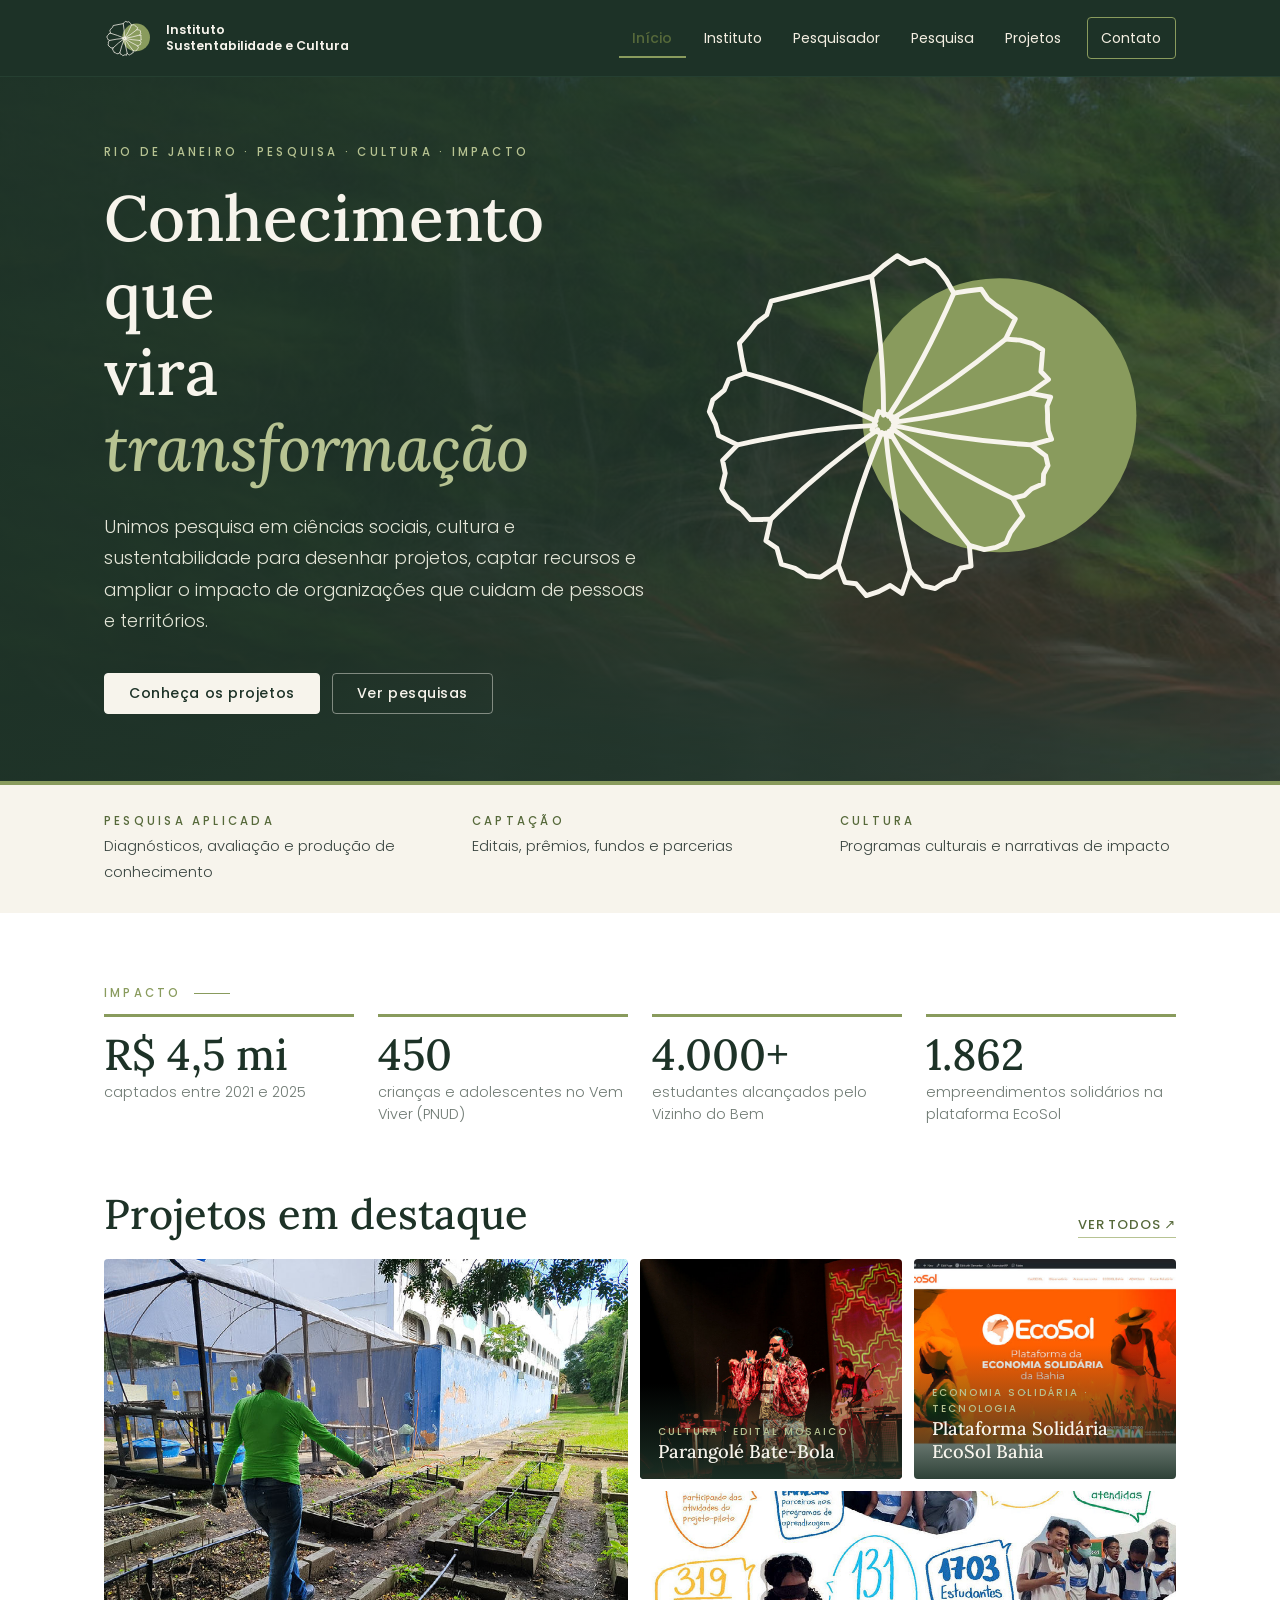
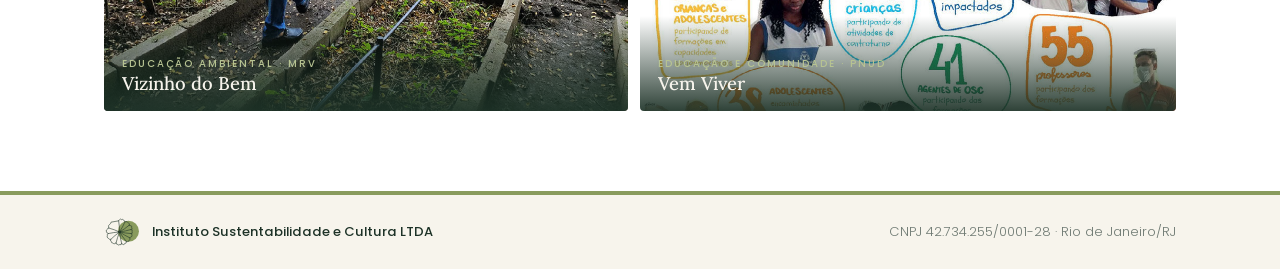
==== index.html @ 93ec5382 "Adiciona imagens e projetos do portfólio - Projetos Vizinho do Bem (MRV), Parangolé Bate-Bola, EcoSo" ====
<!doctype html>
<html lang="pt-BR">
<head>
  <meta charset="utf-8">
  <meta name="viewport" content="width=device-width, initial-scale=1">
  <title>Instituto Sustentabilidade e Cultura</title>
  <meta name="description" content="Instituto Sustentabilidade e Cultura — pesquisa aplicada, programas culturais e captação de recursos para projetos de impacto socioambiental. Rio de Janeiro.">
  <link rel="icon" href="assets/img/favicon.svg" type="image/svg+xml">
  <link rel="preconnect" href="https://fonts.googleapis.com">
  <link rel="preconnect" href="https://fonts.gstatic.com" crossorigin>
  <link href="https://fonts.googleapis.com/css2?family=Lora:ital,wght@0,400;0,500;0,600;1,400;1,500&family=Poppins:wght@300;400;500;600&display=swap" rel="stylesheet">
  <link rel="stylesheet" href="assets/css/style.css">
</head>
<body>
  <a class="skip" href="#conteudo">Pular para o conteúdo</a>

  <header class="topbar">
    <div class="wrap topbar__inner">
      <a class="brand" href="#inicio" data-tab-link="inicio">
        <span class="brand__mark" data-logo></span>
        <span class="brand__name">Instituto<br>Sustentabilidade e Cultura</span>
      </a>
      <button class="menu-btn" aria-expanded="false" aria-controls="nav" aria-label="Abrir menu">
        <span></span><span></span><span></span>
      </button>
      <nav id="nav" class="nav" aria-label="Principal">
        <a href="#inicio" data-tab-link="inicio">Início</a>
        <a href="#instituto" data-tab-link="instituto">Instituto</a>
        <a href="#pesquisador" data-tab-link="pesquisador">Pesquisador</a>
        <a href="#pesquisa" data-tab-link="pesquisa">Pesquisa</a>
        <a href="#projetos" data-tab-link="projetos">Projetos</a>
        <a href="#contato" data-tab-link="contato" class="nav__cta">Contato</a>
      </nav>
    </div>
  </header>

  <main id="conteudo">

    <!-- INÍCIO -->
    <section id="inicio" class="tab hero" data-tab="inicio">
      <div class="wrap hero__grid">
        <div class="hero__text">
          <p class="eyebrow">Rio de Janeiro · Pesquisa · Cultura · Impacto</p>
          <h1>Conhecimento que<br>vira <em>transformação</em></h1>
          <p class="lead">Unimos pesquisa em ciências sociais, cultura e sustentabilidade para desenhar projetos, captar recursos e ampliar o impacto de organizações que cuidam de pessoas e territórios.</p>
          <div class="hero__actions">
            <a class="btn btn--light" href="#projetos" data-tab-link="projetos">Conheça os projetos</a>
            <a class="btn btn--ghost" href="#pesquisa" data-tab-link="pesquisa">Ver pesquisas</a>
          </div>
        </div>
        <div class="hero__art" aria-hidden="true" data-logo></div>
      </div>
      <div class="hero__strip">
        <div class="wrap strip">
          <div><span class="strip__k">Pesquisa aplicada</span><span class="strip__v">Diagnósticos, avaliação e produção de conhecimento</span></div>
          <div><span class="strip__k">Captação</span><span class="strip__v">Editais, prêmios, fundos e parcerias</span></div>
          <div><span class="strip__k">Cultura</span><span class="strip__v">Programas culturais e narrativas de impacto</span></div>
        </div>
      </div>
      <div class="home-more">
        <div class="wrap">
          <p class="num">Impacto <span></span></p>
          <ul class="stats" id="stats"></ul>

          <div class="home-head">
            <h2>Projetos em destaque</h2>
            <a class="pub__link" href="#projetos" data-tab-link="projetos">Ver todos ↗</a>
          </div>
          <div class="mosaic" id="mosaic"></div>
        </div>
      </div>
    </section>

    <!-- INSTITUTO -->
    <section id="instituto" class="tab section" data-tab="instituto">
      <div class="wrap">
        <p class="num">01 <span></span></p>
        <h2>O Instituto</h2>
        <blockquote class="callout">
          O Instituto Sustentabilidade e Cultura é uma organização sediada no Rio de Janeiro que conecta <strong>pesquisa</strong>, <strong>cultura</strong> e <strong>sustentabilidade</strong> para fortalecer iniciativas de impacto socioambiental.
        </blockquote>
        <div class="cols">
          <p>Atuamos na fronteira entre a universidade, as políticas públicas e a sociedade civil. Nossa experiência vem da pesquisa acadêmica internacional em governança urbana, justiça ambiental, raça e cultura, e da prática em captação de recursos para ciência, inovação e projetos culturais.</p>
          <p>Ajudamos empresas, coletivos e instituições a transformar o que já fazem em propostas competitivas: mapeamos oportunidades, estruturamos narrativas e acompanhamos candidaturas do início ao fim.</p>
        </div>

        <h3>Como atuamos</h3>
        <div class="cards cards--3">
          <article class="card">
            <span class="card__icon" aria-hidden="true">◎</span>
            <h4>Radar de oportunidades</h4>
            <p>Mapeamento contínuo de editais, prêmios, grants e aceleradoras nacionais e internacionais, com priorização por aderência.</p>
          </article>
          <article class="card">
            <span class="card__icon" aria-hidden="true">✎</span>
            <h4>Candidaturas e narrativa</h4>
            <p>Redação de propostas, teoria de mudança, orçamento e materiais reutilizáveis que contam uma história consistente.</p>
          </article>
          <article class="card">
            <span class="card__icon" aria-hidden="true">❖</span>
            <h4>Pesquisa e avaliação</h4>
            <p>Diagnósticos, pesquisas qualitativas, avaliação de impacto e assessoria a projetos culturais e socioambientais.</p>
          </article>
        </div>

        <h3>Eixos temáticos</h3>
        <ul class="tags">
          <li>Economia circular</li><li>Justiça ambiental</li><li>Governança urbana</li>
          <li>Cultura e território</li><li>Educação antirracista</li><li>Economia solidária</li>
          <li>Inovação e P&amp;D</li><li>Liderança feminina</li><li>Políticas públicas</li>
        </ul>
      </div>
    </section>

    <!-- PESQUISADOR -->
    <section id="pesquisador" class="tab section section--cream" data-tab="pesquisador">
      <div class="wrap">
        <p class="num">02 <span></span></p>
        <h2>Bruno Barboza Muniz</h2>
        <p class="subtitle">Sociólogo · Coordenador de projetos · Captação de recursos</p>

        <div class="profile">
          <div class="profile__photo">
            <img src="assets/img/bruno.jpg" alt="Bruno Barboza Muniz">
          </div>
          <div class="profile__bio">
            <p>Sociólogo e diretor de projetos, com atuação em governança urbana, justiça ambiental e políticas públicas na América Latina. É doutor em Sociologia pela <strong>London School of Economics and Political Science (LSE)</strong>, onde foi orientado por Juan Pablo Pardo-Guerra, com coorientação de Mike Savage e Paul Gilroy.</p>
            <p>Foi pesquisador de pós-doutorado no <strong>Centro de Estudos Sociais (CES) da Universidade de Coimbra</strong>, com pesquisas sobre governança participativa, economia solidária, sustentabilidade urbana e as políticas da desigualdade no Brasil e em Portugal.</p>
            <p>Desde 2016 é Diretor de Projetos e Captador de Recursos na organização social Humana Brasil. Captou <strong>R$ 4,5 milhões entre 2021 e 2025</strong> e coordenou projetos estratégicos em educação, economia solidária, sustentabilidade e inovação social, com parceiros como PNUD, MRV Engenharia e governo da Bahia. Tem experiência em gestão orçamentária, indicadores de impacto e articulação de parcerias com órgãos públicos e empresas privadas.</p>
            <p>Atua também em captação de recursos para ciência, tecnologia e saúde, e dirige o Instituto Sustentabilidade e Cultura.</p>
            <div class="profile__actions">
              <a class="btn" id="cv-link" href="assets/cv/cv-bruno-barboza-muniz.pdf" target="_blank" rel="noopener">Baixar currículo (PDF)</a>
              <a class="btn btn--outline" href="#pesquisa" data-tab-link="pesquisa">Publicações</a>
            </div>
          </div>
        </div>

        <h3>Trajetória</h3>
        <ol class="timeline">
          <li><span class="timeline__when">Atual</span><div><strong>Instituto Sustentabilidade e Cultura</strong><p>Direção, pesquisa aplicada e programas de captação.</p></div></li>
          <li><span class="timeline__when">Atual</span><div><strong>Captação de recursos em ciência e saúde</strong><p>Desenvolvimento de recursos em fundação de apoio à pesquisa.</p></div></li>
          <li><span class="timeline__when">2016 —</span><div><strong>Humana Brasil</strong><p>Diretor de Projetos e Captador de Recursos: Vem Viver (PNUD), EcoSol Bahia, Vizinho do Bem (MRV), Parangolé Bate-Bola.</p></div></li>
          <li><span class="timeline__when">Pós-doc</span><div><strong>CES — Universidade de Coimbra</strong><p>Projeto POLITICS: raça, racismo institucional e produção de conhecimento.</p></div></li>
          <li><span class="timeline__when">2015</span><div><strong>PhD em Sociologia — LSE</strong><p>Tese sobre o movimento “Funk é Cultura” e as práticas culturais do funk no Rio de Janeiro.</p></div></li>
        </ol>
      </div>
    </section>

    <!-- PESQUISA -->
    <section id="pesquisa" class="tab section" data-tab="pesquisa">
      <div class="wrap">
        <p class="num">03 <span></span></p>
        <h2>Pesquisa</h2>
        <p class="intro">Produção acadêmica sobre cultura, raça, cidade e políticas públicas: artigos, tese, comunicações e audiovisual.</p>

        <div class="filters" role="group" aria-label="Filtrar publicações">
          <button class="chip is-active" data-filter="todos">Todos</button>
          <button class="chip" data-filter="artigo">Artigos</button>
          <button class="chip" data-filter="tese">Tese</button>
          <button class="chip" data-filter="comunicacao">Comunicações</button>
          <button class="chip" data-filter="audiovisual">Audiovisual</button>
        </div>

        <ul class="pubs" id="pubs"></ul>

        <h3>Perfis</h3>
        <ul class="links" id="perfis"></ul>
      </div>
    </section>

    <!-- PROJETOS -->
    <section id="projetos" class="tab section section--cream" data-tab="projetos">
      <div class="wrap">
        <p class="num">04 <span></span></p>
        <h2>Projetos</h2>
        <p class="intro">Projetos com captação e coordenação de Bruno Muniz desde 2020 em educação, economia solidária, sustentabilidade e cultura.</p>

        <div class="cards cards--2" id="projetos-grid"></div>

        <h3>Galeria</h3>
        <div class="gallery" id="galeria"></div>

        <div class="portfolio-cta">
          <div>
            <h3>Portfólio completo</h3>
            <p>Veja todos os projetos, com fotos, parceiros e resultados.</p>
          </div>
          <a class="btn btn--light" id="portfolio-link" href="#" target="_blank" rel="noopener">Abrir portfólio ↗</a>
        </div>
      </div>
    </section>

    <!-- CONTATO -->
    <section id="contato" class="tab section section--dark" data-tab="contato">
      <div class="wrap contact">
        <div>
          <p class="num num--light">05 <span></span></p>
          <h2>Vamos conversar</h2>
          <p class="lead">Tem um projeto, uma ideia ou um edital em vista? Fale com a gente.</p>
        </div>
        <dl class="contact__list">
          <div><dt>E-mail</dt><dd><a href="mailto:bmuniz@gmail.com">bmuniz@gmail.com</a></dd></div>
          <div><dt>Telefone</dt><dd><a href="tel:+5521966546065">(21) 96654-6065</a></dd></div>
          <div><dt>Local</dt><dd>Rio de Janeiro · RJ · Brasil</dd></div>
          <div><dt>Razão social</dt><dd>Instituto Sustentabilidade e Cultura LTDA</dd></div>
          <div><dt>CNPJ</dt><dd>42.734.255/0001-28</dd></div>
        </dl>
      </div>
    </section>
  </main>

  <footer class="footer">
    <div class="wrap footer__inner">
      <span class="footer__brand"><span class="brand__mark" data-logo></span> Instituto Sustentabilidade e Cultura LTDA</span>
      <span>CNPJ 42.734.255/0001-28 · Rio de Janeiro/RJ</span>
    </div>
  </footer>

  <script src="assets/js/data.js"></script>
  <script src="assets/js/main.js"></script>
</body>
</html>
---- assets/css/style.css ----
/* Paleta extraída do papel timbrado do Instituto */
:root {
  --forest: #1d3227;
  --forest-2: #253f31;
  --olive: #899b5d;
  --olive-dark: #56693a;
  --sage: #b7c392;
  --cream: #f7f4ec;
  --cream-2: #f3eee1;
  --sand: #dad4c4;
  --ink: #3a4540;
  --muted: #6f7a73;
  --white: #ffffff;

  --serif: "Lora", Georgia, serif;
  --sans: "Poppins", system-ui, -apple-system, "Segoe UI", sans-serif;
  --radius: 4px;
  --wrap: 1120px;
}

*, *::before, *::after { box-sizing: border-box; }
html { scroll-behavior: smooth; }
body {
  margin: 0;
  background: var(--white);
  color: var(--ink);
  font: 300 16px/1.75 var(--sans);
  -webkit-font-smoothing: antialiased;
}
img { max-width: 100%; display: block; }
a { color: var(--olive-dark); }
a:hover { color: var(--forest); }
strong { font-weight: 500; color: var(--forest); }
:focus-visible { outline: 2px solid var(--olive); outline-offset: 3px; }
[tabindex="-1"]:focus { outline: none; }

.wrap { max-width: var(--wrap); margin: 0 auto; padding: 0 24px; }
.skip { position: absolute; left: -9999px; }
.skip:focus { left: 16px; top: 16px; z-index: 100; background: var(--cream); padding: 8px 12px; }

h1, h2, h3, h4 { font-family: var(--serif); color: var(--forest); font-weight: 500; line-height: 1.2; margin: 0; }
h1 { font-size: clamp(2.4rem, 5vw, 4rem); }
h2 { font-size: clamp(2rem, 3.5vw, 2.6rem); margin-bottom: 1.25rem; }
h3 { font-size: 1.45rem; color: var(--olive-dark); margin: 3rem 0 1.25rem; }
h4 { font-size: 1.12rem; margin-bottom: .5rem; }
em { font-style: italic; }
h1 em, h2 em { color: var(--sage); }

.eyebrow, .num, .strip__k, .project__cat, .pub__type, .contact__list dt {
  font: 500 .72rem/1.4 var(--sans);
  letter-spacing: .28em;
  text-transform: uppercase;
}
.eyebrow { color: var(--sage); margin: 0 0 1.25rem; }
.num { color: var(--olive); display: flex; align-items: center; gap: 12px; margin: 0 0 .75rem; }
.num span { width: 36px; height: 1px; background: var(--olive); }
.num--light { color: var(--sage); }
.num--light span { background: var(--sage); }
.lead { font-size: 1.12rem; max-width: 40rem; }
.intro { max-width: 44rem; margin: 0 0 2rem; }
.subtitle { margin: -.75rem 0 2rem; color: var(--muted); }

/* Botões */
.btn {
  display: inline-block;
  padding: .8rem 1.5rem;
  border-radius: var(--radius);
  background: var(--forest);
  color: var(--cream);
  border: 1px solid var(--forest);
  font: 500 .88rem/1 var(--sans);
  letter-spacing: .04em;
  text-decoration: none;
  transition: background .2s, color .2s, border-color .2s;
}
.btn:hover { background: var(--olive-dark); border-color: var(--olive-dark); color: var(--white); }
.btn--light { background: var(--cream); color: var(--forest); border-color: var(--cream); }
.btn--light:hover { background: var(--sage); border-color: var(--sage); color: var(--forest); }
.btn--ghost { background: transparent; color: var(--cream); border-color: rgba(247, 244, 236, .45); }
.btn--ghost:hover { background: rgba(247, 244, 236, .1); border-color: var(--cream); color: var(--cream); }
.btn--outline { background: transparent; color: var(--forest); }
.btn--outline:hover { color: var(--white); }

/* Topo */
.topbar {
  position: sticky; top: 0; z-index: 50;
  background: rgba(255, 255, 255, .94);
  backdrop-filter: blur(8px);
  border-bottom: 1px solid var(--cream-2);
}
.on-hero .topbar { background: var(--forest); border-color: var(--forest-2); }
.topbar__inner { display: flex; align-items: center; justify-content: space-between; height: 76px; }
.brand { display: flex; align-items: center; gap: 12px; text-decoration: none; color: var(--forest); }
.on-hero .brand { color: var(--cream); }
.brand__mark { display: inline-flex; width: 50px; }
.brand__mark svg { width: 100%; height: auto; }
.brand__name { font: 600 .78rem/1.25 var(--sans); }

.nav { display: flex; align-items: center; gap: 4px; }
.nav a {
  padding: .5rem .85rem;
  font-size: .88rem; font-weight: 400;
  color: var(--ink); text-decoration: none;
  border-radius: var(--radius);
}
.on-hero .nav a { color: var(--cream-2); }
.nav a:hover { color: var(--olive-dark); }
.on-hero .nav a:hover { color: var(--sage); }
.nav a[aria-current="page"] { color: var(--olive-dark); font-weight: 500; box-shadow: inset 0 -2px 0 var(--olive); border-radius: 0; }
.nav .nav__cta { border: 1px solid var(--olive); margin-left: 8px; }
.nav .nav__cta[aria-current="page"] { background: var(--olive); color: var(--white); box-shadow: none; border-radius: var(--radius); }

.menu-btn { display: none; background: none; border: 0; padding: 10px; cursor: pointer; }
.menu-btn span { display: block; width: 24px; height: 2px; margin: 5px 0; background: currentColor; color: var(--forest); }
.on-hero .menu-btn span { color: var(--cream); }

/* Abas */
.js .tab { display: none; }
.js .tab.is-active { display: block; animation: fade .45s ease; }
@keyframes fade { from { opacity: 0; transform: translateY(8px); } to { opacity: 1; transform: none; } }
@media (prefers-reduced-motion: reduce) { .js .tab.is-active { animation: none; } html { scroll-behavior: auto; } }

.section { padding: 5rem 0 6rem; }
.section--cream { background: var(--cream); }
.section--dark { background: var(--forest); color: var(--cream-2); }
.section--dark h2 { color: var(--cream); }

/* Hero */
.hero { background: var(--forest); color: var(--cream-2); overflow: hidden; }
.hero__grid {
  background:
    linear-gradient(90deg, rgba(29, 50, 39, .97) 0%, rgba(29, 50, 39, .88) 45%, rgba(29, 50, 39, .55) 100%),
    url("../img/projetos/mata.jpg") center / cover no-repeat;
  max-width: none;
  padding-left: max(24px, calc((100vw - var(--wrap)) / 2 + 24px));
  padding-right: max(24px, calc((100vw - var(--wrap)) / 2 + 24px));
}
.hero h1 { color: var(--cream); }
.hero__grid {
  display: grid; grid-template-columns: 1.1fr 1fr; align-items: center; gap: 2rem;
  min-height: calc(100vh - 76px - 120px); padding-top: 3rem; padding-bottom: 3rem;
}
.hero .lead { margin: 1.5rem 0 2.25rem; color: #e4e6d8; }
.hero__actions { display: flex; flex-wrap: wrap; gap: 12px; }
.hero__art { color: var(--cream); width: 100%; max-width: 520px; justify-self: end; }
.hero__art svg { width: 100%; height: auto; }
.hero__art svg g { stroke-width: 1.1; }
.hero__strip { background: var(--cream); color: var(--ink); border-top: 4px solid var(--olive); }
.strip { display: grid; grid-template-columns: repeat(3, 1fr); gap: 2rem; padding-top: 1.75rem; padding-bottom: 1.75rem; }
.strip > div { display: flex; flex-direction: column; gap: .3rem; }
.strip__k { color: var(--olive-dark); }
.strip__v { font-size: .92rem; }

/* Início: números e destaques */
.home-more { padding: 4.5rem 0 5rem; background: var(--white); color: var(--ink); }
.stats { list-style: none; margin: 0 0 4rem; padding: 0; display: grid; grid-template-columns: repeat(4, 1fr); gap: 1.5rem; }
.stats li { border-top: 3px solid var(--olive); padding-top: 1rem; display: flex; flex-direction: column; gap: .4rem; }
.stats__v { font: 500 clamp(2rem, 3.4vw, 2.7rem)/1 var(--serif); color: var(--forest); }
.stats__k { font-size: .9rem; color: var(--muted); line-height: 1.5; }
.home-head { display: flex; justify-content: space-between; align-items: baseline; gap: 1rem; flex-wrap: wrap; }
.mosaic { display: grid; grid-template-columns: 2fr 1fr 1fr; grid-template-rows: 220px 220px; gap: 12px; }
.mosaic__item { position: relative; overflow: hidden; border-radius: var(--radius); display: block; background: var(--forest); }
.mosaic__item:first-child { grid-row: span 2; }
.mosaic__item:nth-child(4) { grid-column: span 2; }
.mosaic__item img { width: 100%; height: 100%; object-fit: cover; transition: transform .6s ease; }
.mosaic__item:hover img { transform: scale(1.04); }
.mosaic__cap {
  position: absolute; left: 0; right: 0; bottom: 0; padding: 2.5rem 1.1rem 1rem;
  background: linear-gradient(transparent, rgba(29, 50, 39, .92));
  color: var(--cream); font: 500 1.15rem/1.25 var(--serif);
}
.mosaic__cap small { display: block; font: 500 .62rem/1.6 var(--sans); letter-spacing: .2em; text-transform: uppercase; color: var(--sage); }

/* Instituto */
.callout {
  margin: 0 0 2rem; padding: 1.25rem 1.5rem;
  border-left: 3px solid var(--olive);
  background: var(--cream);
  font: italic 400 1.2rem/1.6 var(--serif); color: var(--forest);
}
.callout strong { font-style: normal; font-weight: 600; }
.cols { display: grid; grid-template-columns: 1fr 1fr; gap: 2rem; }
.cols p { margin: 0; }

.cards { display: grid; gap: 1.5rem; }
.cards--3 { grid-template-columns: repeat(3, 1fr); }
.cards--2 { grid-template-columns: repeat(2, 1fr); gap: 2rem; }
.card {
  background: var(--white);
  border: 1px solid var(--cream-2);
  border-top: 3px solid var(--olive);
  padding: 1.75rem;
  border-radius: var(--radius);
}
.card p { margin: 0; font-size: .95rem; }
.card__icon { display: block; font-size: 1.5rem; color: var(--olive); margin-bottom: .75rem; }

.tags { list-style: none; padding: 0; margin: 0; display: flex; flex-wrap: wrap; gap: 10px; }
.tags li {
  padding: .4rem 1rem; border-radius: 999px;
  background: var(--cream-2); color: var(--forest);
  font-size: .88rem; font-weight: 400;
}

/* Pesquisador */
.profile { display: grid; grid-template-columns: 240px 1fr; gap: 3rem; align-items: start; }
.profile__photo {
  aspect-ratio: 4 / 5; border-radius: var(--radius);
  background: var(--forest); color: var(--sage);
  display: grid; place-items: center; overflow: hidden;
  font: italic 500 3rem var(--serif);
  box-shadow: 14px 14px 0 var(--olive);
}
.profile__photo img { width: 100%; height: 100%; object-fit: cover; }
.profile__bio p { margin: 0 0 1rem; }
.profile__actions { display: flex; flex-wrap: wrap; gap: 12px; margin-top: 1.75rem; }

.timeline { list-style: none; margin: 0; padding: 0; border-left: 1px solid var(--sand); }
.timeline li { position: relative; display: grid; grid-template-columns: 110px 1fr; gap: 1rem; padding: 0 0 1.75rem 1.75rem; }
.timeline li::before {
  content: ""; position: absolute; left: -6px; top: .55rem;
  width: 11px; height: 11px; border-radius: 50%;
  background: var(--olive); border: 2px solid var(--cream);
}
.timeline__when { font: 500 .78rem/2 var(--sans); letter-spacing: .12em; text-transform: uppercase; color: var(--olive-dark); }
.timeline p { margin: .15rem 0 0; font-size: .95rem; }

/* Pesquisa */
.filters { display: flex; flex-wrap: wrap; gap: 8px; margin-bottom: 1.5rem; }
.chip {
  font: 400 .85rem/1 var(--sans);
  padding: .6rem 1.1rem; border-radius: 999px; cursor: pointer;
  background: transparent; color: var(--forest); border: 1px solid var(--sand);
}
.chip:hover { border-color: var(--olive); }
.chip.is-active { background: var(--forest); color: var(--cream); border-color: var(--forest); }

.pubs { list-style: none; margin: 0; padding: 0; border-top: 1px solid var(--cream-2); }
.pub { display: grid; grid-template-columns: 120px 1fr; gap: 1.5rem; padding: 1.75rem 0; border-bottom: 1px solid var(--cream-2); }
.pub[hidden] { display: none; }
.pub__meta { display: flex; flex-direction: column; gap: .35rem; }
.pub__year { font: 500 1.6rem/1 var(--serif); color: var(--olive); }
.pub__type { color: var(--muted); letter-spacing: .18em; font-size: .66rem; }
.pub__authors { margin: 0 0 .5rem; font-size: .9rem; color: var(--muted); }
.pub__abstract { margin: 0 0 .75rem; font-size: .95rem; max-width: 50rem; }
.pub__link {
  font-size: .82rem; font-weight: 500; letter-spacing: .06em; text-transform: uppercase;
  text-decoration: none; color: var(--olive-dark); border-bottom: 1px solid var(--sage);
}
.pub__link:hover { border-color: var(--forest); }

.links { list-style: none; padding: 0; margin: 0; display: flex; flex-wrap: wrap; gap: 12px; }
.links a {
  display: inline-block; padding: .65rem 1.2rem; border-radius: var(--radius);
  background: var(--cream); color: var(--forest); text-decoration: none; font-size: .9rem; font-weight: 400;
}
.links a:hover { background: var(--sage); }

/* Projetos */
.project { padding: 0; display: flex; flex-direction: column; overflow: hidden; }
.project__img { width: 100%; aspect-ratio: 16 / 10; object-fit: cover; }
.project__img--empty { background: var(--forest); color: var(--cream); display: grid; place-items: center; }
.project__img--empty svg { width: 42%; opacity: .9; }
.project:nth-child(3n+2) .project__img--empty { background: var(--olive-dark); }
.project:nth-child(3n+3) .project__img--empty { background: var(--forest-2); }
.project__body { padding: 1.5rem 1.75rem 1.75rem; display: flex; flex-direction: column; gap: .4rem; flex: 1; }
.project__body p { margin: 0 0 .5rem; }
.project__body .pub__link { margin-top: auto; align-self: flex-start; }
.project__cat { color: var(--olive-dark); letter-spacing: .18em; font-size: .66rem; }
.project h4 { font-size: 1.45rem; margin: 0; }
.project__when { font-size: .85rem; color: var(--muted); margin: 0 0 .5rem !important; }
.project__nums { list-style: none; padding: 0; margin: .25rem 0 1rem; display: flex; flex-wrap: wrap; gap: 6px; }
.project__nums li { background: var(--cream-2); color: var(--forest); font-size: .78rem; font-weight: 500; padding: .3rem .7rem; border-radius: 999px; }

.gallery { display: grid; grid-template-columns: repeat(5, 1fr); gap: 10px; }
.gallery figure { margin: 0; position: relative; overflow: hidden; border-radius: var(--radius); aspect-ratio: 1; }
.gallery img { width: 100%; height: 100%; object-fit: cover; }
.gallery figcaption {
  position: absolute; inset: auto 0 0 0; padding: 1.5rem .75rem .6rem;
  background: linear-gradient(transparent, rgba(29, 50, 39, .85)); color: var(--cream); font-size: .75rem;
}

.portfolio-cta {
  margin-top: 3rem; padding: 2.25rem 2.5rem; border-radius: var(--radius);
  background: var(--forest); color: var(--cream-2);
  display: flex; align-items: center; justify-content: space-between; gap: 2rem; flex-wrap: wrap;
  background-image: radial-gradient(circle at 92% 50%, rgba(137, 155, 93, .55) 0 90px, transparent 91px);
}
.portfolio-cta h3 { color: var(--cream); margin: 0 0 .25rem; }
.portfolio-cta p { margin: 0; }

/* Contato */
.contact { display: grid; grid-template-columns: 1fr 1fr; gap: 3rem; align-items: start; }
.contact .lead { color: #e4e6d8; }
.contact__list { margin: 0; display: grid; gap: 1.5rem; }
.contact__list div { border-bottom: 1px solid rgba(183, 195, 146, .3); padding-bottom: 1rem; }
.contact__list dt { color: var(--sage); margin-bottom: .35rem; }
.contact__list dd { margin: 0; font-size: 1.1rem; color: var(--cream); }
.contact__list a { color: var(--cream); }
.contact__list a:hover { color: var(--sage); }

/* Rodapé */
.footer { background: var(--cream); border-top: 4px solid var(--olive); color: var(--muted); font-size: .82rem; }
.footer__inner { display: flex; justify-content: space-between; align-items: center; gap: 1rem; flex-wrap: wrap; padding-top: 1.25rem; padding-bottom: 1.25rem; }
.footer__brand { display: inline-flex; align-items: center; gap: 10px; color: var(--forest); font-weight: 500; }
.footer .brand__mark { width: 38px; }

/* Responsivo */
@media (max-width: 900px) {
  .menu-btn { display: block; }
  .nav {
    display: none; position: absolute; top: 76px; left: 0; right: 0;
    flex-direction: column; align-items: stretch; gap: 0;
    background: var(--white); border-bottom: 1px solid var(--cream-2); padding: .5rem 16px 1rem;
  }
  .on-hero .nav { background: var(--forest); }
  .nav.is-open { display: flex; }
  .nav a { padding: .85rem .5rem; }
  .nav a[aria-current="page"] { box-shadow: inset 3px 0 0 var(--olive); padding-left: 1rem; }
  .nav .nav__cta { margin: .5rem 0 0; text-align: center; }

  .hero__grid { grid-template-columns: 1fr; min-height: 0; }
  .hero__art { order: -1; max-width: 260px; justify-self: start; }
  .strip, .cards--3, .cards--2, .cols, .contact { grid-template-columns: 1fr; }
  .stats { grid-template-columns: 1fr 1fr; }
  .mosaic { grid-template-columns: 1fr 1fr; grid-template-rows: none; grid-auto-rows: 170px; }
  .mosaic__item:first-child, .mosaic__item:nth-child(4) { grid-row: auto; grid-column: span 2; }
  .mosaic__item:first-child { grid-row: span 2; }
  .gallery { grid-template-columns: repeat(3, 1fr); }
  .strip { gap: 1rem; }
  .profile { grid-template-columns: 1fr; gap: 2rem; }
  .profile__photo { max-width: 200px; }
}
@media (max-width: 560px) {
  .wrap { padding: 0 16px; }
  .section { padding: 3.5rem 0 4rem; }
  .pub { grid-template-columns: 1fr; gap: .75rem; }
  .pub__meta { flex-direction: row; align-items: baseline; gap: .75rem; }
  .timeline li { grid-template-columns: 1fr; gap: 0; }
  .portfolio-cta { padding: 1.75rem; background-image: none; }
  .hero__grid { padding-left: 16px; padding-right: 16px; }
  .gallery { grid-template-columns: 1fr 1fr; }
  .mosaic__cap { font-size: 1rem; padding: 2rem .8rem .75rem; }
  .mosaic__cap small { font-size: .55rem; letter-spacing: .14em; }
  .hero__grid { padding-bottom: 3.5rem; }
  .stats { gap: 1rem; }
}
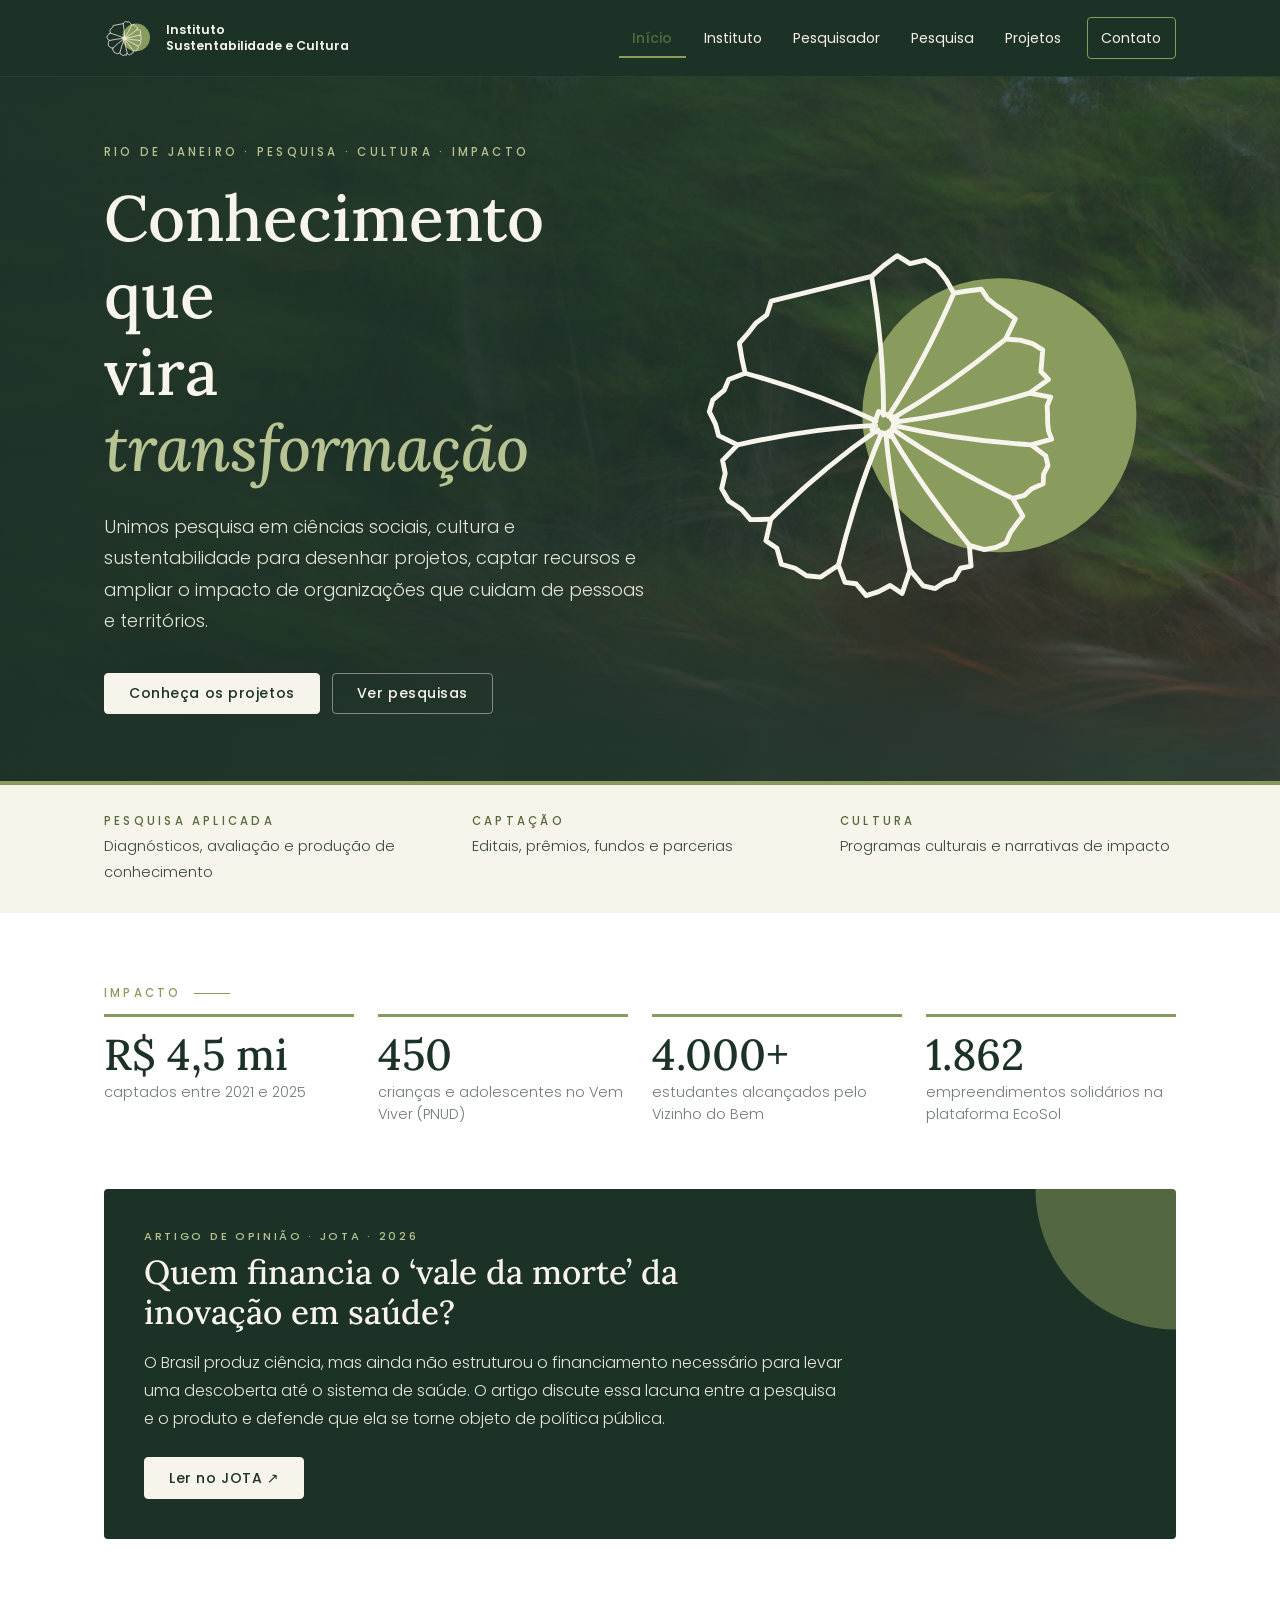
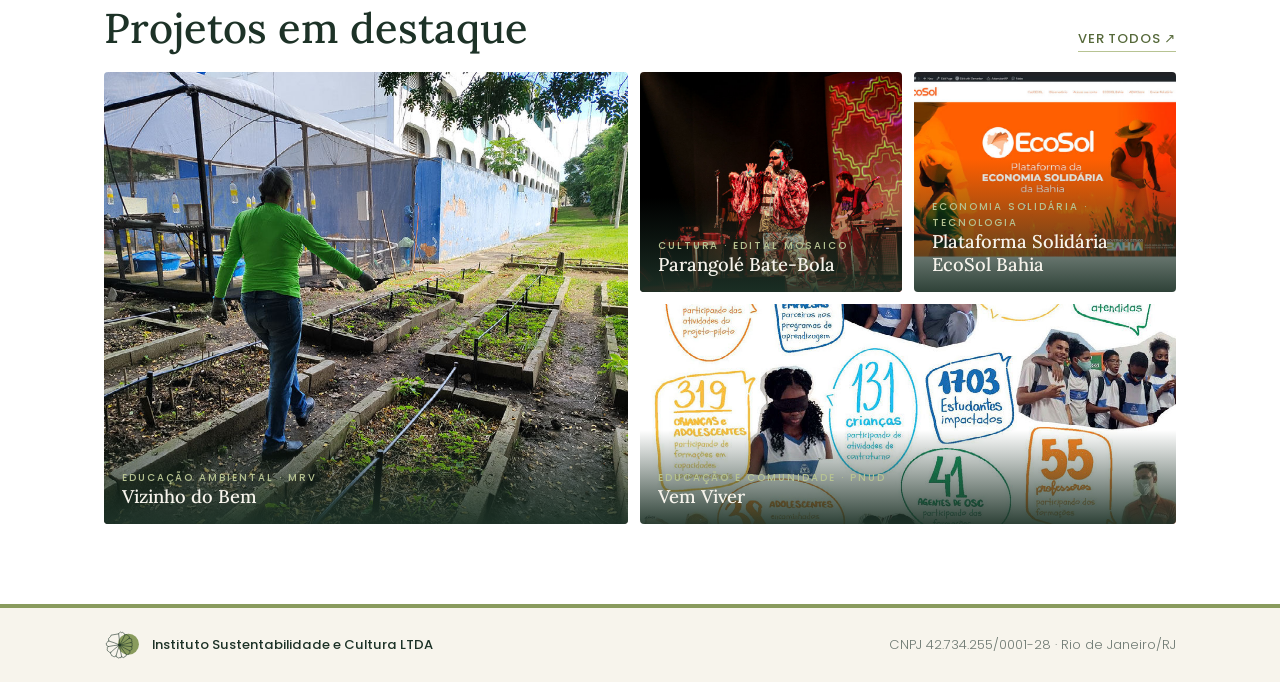
==== commit c9574605: "Adiciona vídeo do Parangolé Bate-Bola e destaque do artigo no JOTA - Vídeo do YouTube no card do Par" ====
--- a/index.html
+++ b/index.html
@@ -62,6 +62,8 @@
           <p class="num">Impacto <span></span></p>
           <ul class="stats" id="stats"></ul>
 
+          <div class="feature" data-destaque></div>
+
           <div class="home-head">
             <h2>Projetos em destaque</h2>
             <a class="pub__link" href="#projetos" data-tab-link="projetos">Ver todos ↗</a>
@@ -126,8 +128,8 @@
           <div class="profile__bio">
             <p>Sociólogo e diretor de projetos, com atuação em governança urbana, justiça ambiental e políticas públicas na América Latina. É doutor em Sociologia pela <strong>London School of Economics and Political Science (LSE)</strong>, onde foi orientado por Juan Pablo Pardo-Guerra, com coorientação de Mike Savage e Paul Gilroy.</p>
             <p>Foi pesquisador de pós-doutorado no <strong>Centro de Estudos Sociais (CES) da Universidade de Coimbra</strong>, com pesquisas sobre governança participativa, economia solidária, sustentabilidade urbana e as políticas da desigualdade no Brasil e em Portugal.</p>
-            <p>Desde 2016 é Diretor de Projetos e Captador de Recursos na organização social Humana Brasil. Captou <strong>R$ 4,5 milhões entre 2021 e 2025</strong> e coordenou projetos estratégicos em educação, economia solidária, sustentabilidade e inovação social, com parceiros como PNUD, MRV Engenharia e governo da Bahia. Tem experiência em gestão orçamentária, indicadores de impacto e articulação de parcerias com órgãos públicos e empresas privadas.</p>
-            <p>Atua também em captação de recursos para ciência, tecnologia e saúde, e dirige o Instituto Sustentabilidade e Cultura.</p>
+            <p>Na Humana Povo para Povo Brasil, onde atua desde 2016 e é Diretor Estatutário de Projetos, captou quase <strong>R$ 4,5 milhões</strong> e coordenou projetos estratégicos em educação, economia solidária, sustentabilidade e inovação social, com parceiros como PNUD, MRV Engenharia e governo da Bahia. Tem experiência em gestão orçamentária, indicadores de impacto e articulação de parcerias com órgãos públicos e empresas privadas.</p>
+            <p>Desde 2026 coordena a captação internacional de recursos da Fiotec, fundação de apoio à Fiocruz, e dirige o Instituto Sustentabilidade e Cultura.</p>
             <div class="profile__actions">
               <a class="btn" id="cv-link" href="assets/cv/cv-bruno-barboza-muniz.pdf" target="_blank" rel="noopener">Baixar currículo (PDF)</a>
               <a class="btn btn--outline" href="#pesquisa" data-tab-link="pesquisa">Publicações</a>
@@ -138,11 +140,22 @@
         <h3>Trajetória</h3>
         <ol class="timeline">
           <li><span class="timeline__when">Atual</span><div><strong>Instituto Sustentabilidade e Cultura</strong><p>Direção, pesquisa aplicada e programas de captação.</p></div></li>
-          <li><span class="timeline__when">Atual</span><div><strong>Captação de recursos em ciência e saúde</strong><p>Desenvolvimento de recursos em fundação de apoio à pesquisa.</p></div></li>
-          <li><span class="timeline__when">2016 —</span><div><strong>Humana Brasil</strong><p>Diretor de Projetos e Captador de Recursos: Vem Viver (PNUD), EcoSol Bahia, Vizinho do Bem (MRV), Parangolé Bate-Bola.</p></div></li>
-          <li><span class="timeline__when">Pós-doc</span><div><strong>CES — Universidade de Coimbra</strong><p>Projeto POLITICS: raça, racismo institucional e produção de conhecimento.</p></div></li>
-          <li><span class="timeline__when">2015</span><div><strong>PhD em Sociologia — LSE</strong><p>Tese sobre o movimento “Funk é Cultura” e as práticas culturais do funk no Rio de Janeiro.</p></div></li>
+          <li><span class="timeline__when">2026 —</span><div><strong>Fiotec / Fiocruz</strong><p>Coordenação de Captação de Recursos, Área Internacional: fundações, agências multilaterais, bancos de desenvolvimento e agendas de saúde e clima.</p></div></li>
+          <li><span class="timeline__when">2021 —</span><div><strong>Humana Povo para Povo Brasil</strong><p>Diretor Estatutário de Projetos: direção de programas em educação, economia solidária, sustentabilidade e inovação social.</p></div></li>
+          <li><span class="timeline__when">2016–2021</span><div><strong>Humana Povo para Povo Brasil</strong><p>Coordenador de Projetos: captação de quase R$ 4,5 milhões (editais, Lei de Incentivo à Cultura, CNPq, ESG corporativo).</p></div></li>
+          <li><span class="timeline__when">2017–2022</span><div><strong>Universidade de Coimbra (CES)</strong><p>Pós-doutorado sobre racismo institucional em comunidades do Rio de Janeiro e do Peru.</p></div></li>
+          <li><span class="timeline__when">2011–2016</span><div><strong>PhD em Sociologia — LSE</strong><p>Tese sobre o movimento “Funk é Cultura” e as práticas culturais do funk no Rio de Janeiro.</p></div></li>
+          <li><span class="timeline__when">2010–2011</span><div><strong>SEPLAG — Governo do Estado do Rio de Janeiro</strong><p>Especialista em Políticas Públicas e Gestão Governamental.</p></div></li>
         </ol>
+
+        <h3>Formação</h3>
+        <ul class="edu">
+          <li><strong>PhD em Sociologia</strong><span>London School of Economics and Political Science</span></li>
+          <li><strong>Mestrado em Sociologia e Antropologia</strong><span>UFRJ</span></li>
+          <li><strong>Pós-graduação em ESG e Sustentabilidade Corporativa</strong><span>FGV</span></li>
+          <li><strong>Graduação em Economia</strong><span>UERJ</span></li>
+        </ul>
+        <p class="langs">Inglês e espanhol fluentes · alemão avançado · francês intermediário</p>
       </div>
     </section>
 
@@ -151,10 +164,13 @@
       <div class="wrap">
         <p class="num">03 <span></span></p>
         <h2>Pesquisa</h2>
-        <p class="intro">Produção acadêmica sobre cultura, raça, cidade e políticas públicas: artigos, tese, comunicações e audiovisual.</p>
+        <p class="intro">Produção acadêmica e de opinião sobre cultura, raça, cidade, inovação e políticas públicas: artigos, tese, comunicações e audiovisual.</p>
+
+        <div class="feature feature--light" data-destaque></div>
 
         <div class="filters" role="group" aria-label="Filtrar publicações">
           <button class="chip is-active" data-filter="todos">Todos</button>
+          <button class="chip" data-filter="opiniao">Opinião</button>
           <button class="chip" data-filter="artigo">Artigos</button>
           <button class="chip" data-filter="tese">Tese</button>
           <button class="chip" data-filter="comunicacao">Comunicações</button>
--- a/assets/css/style.css
+++ b/assets/css/style.css
@@ -171,6 +171,16 @@
 }
 .mosaic__cap small { display: block; font: 500 .62rem/1.6 var(--sans); letter-spacing: .2em; text-transform: uppercase; color: var(--sage); }
 
+.feature {
+  margin: 0 0 4rem; padding: 2.5rem; border-radius: var(--radius);
+  background: var(--forest); color: #e4e6d8;
+  background-image: radial-gradient(circle at 100% 0, rgba(137, 155, 93, .5) 0 140px, transparent 141px);
+}
+.feature h3 { color: var(--cream); font-size: clamp(1.5rem, 2.6vw, 2.1rem); margin: .5rem 0 1rem; max-width: 40rem; }
+.feature p { max-width: 44rem; margin: 0 0 1.5rem; }
+.feature__tag { font: 500 .7rem/1.4 var(--sans) !important; letter-spacing: .24em; text-transform: uppercase; color: var(--sage); margin: 0 !important; }
+.feature--light { margin-bottom: 2.5rem; }
+
 /* Instituto */
 .callout {
   margin: 0 0 2rem; padding: 1.25rem 1.5rem;
@@ -224,6 +234,12 @@
 }
 .timeline__when { font: 500 .78rem/2 var(--sans); letter-spacing: .12em; text-transform: uppercase; color: var(--olive-dark); }
 .timeline p { margin: .15rem 0 0; font-size: .95rem; }
+
+.edu { list-style: none; margin: 0; padding: 0; display: grid; grid-template-columns: repeat(2, 1fr); gap: 1rem 2rem; }
+.edu li { display: flex; flex-direction: column; border-left: 3px solid var(--olive); padding-left: 1rem; }
+.edu span { font-size: .9rem; color: var(--muted); }
+.langs { margin: 1.5rem 0 0; font-size: .92rem; color: var(--muted); }
+@media (max-width: 560px) { .edu { grid-template-columns: 1fr; } }
 
 /* Pesquisa */
 .filters { display: flex; flex-wrap: wrap; gap: 8px; margin-bottom: 1.5rem; }
@@ -272,6 +288,24 @@
 .project__nums { list-style: none; padding: 0; margin: .25rem 0 1rem; display: flex; flex-wrap: wrap; gap: 6px; }
 .project__nums li { background: var(--cream-2); color: var(--forest); font-size: .78rem; font-weight: 500; padding: .3rem .7rem; border-radius: 999px; }
 
+.project__play { position: relative; padding: 0; border: 0; cursor: pointer; background: var(--forest); display: block; }
+.project__play img { position: absolute; inset: 0; width: 100%; height: 100%; object-fit: cover; opacity: .82; transition: opacity .3s; }
+.project__play:hover img { opacity: 1; }
+.play {
+  position: absolute; left: 50%; top: 50%; width: 68px; height: 68px; margin: -34px 0 0 -34px;
+  border-radius: 50%; background: var(--cream); box-shadow: 0 6px 24px rgba(0, 0, 0, .35);
+}
+.play::after {
+  content: ""; position: absolute; left: 27px; top: 21px;
+  border-style: solid; border-width: 13px 0 13px 21px; border-color: transparent transparent transparent var(--forest);
+}
+.play__label {
+  position: absolute; left: 1rem; bottom: .9rem; color: var(--cream);
+  font: 500 .7rem/1 var(--sans); letter-spacing: .2em; text-transform: uppercase;
+  text-shadow: 0 1px 6px rgba(0, 0, 0, .6);
+}
+.project__video { border: 0; height: auto; }
+
 .gallery { display: grid; grid-template-columns: repeat(5, 1fr); gap: 10px; }
 .gallery figure { margin: 0; position: relative; overflow: hidden; border-radius: var(--radius); aspect-ratio: 1; }
 .gallery img { width: 100%; height: 100%; object-fit: cover; }
@@ -338,6 +372,7 @@
   .pub__meta { flex-direction: row; align-items: baseline; gap: .75rem; }
   .timeline li { grid-template-columns: 1fr; gap: 0; }
   .portfolio-cta { padding: 1.75rem; background-image: none; }
+  .feature { padding: 1.75rem; background-image: none; }
   .hero__grid { padding-left: 16px; padding-right: 16px; }
   .gallery { grid-template-columns: 1fr 1fr; }
   .mosaic__cap { font-size: 1rem; padding: 2rem .8rem .75rem; }
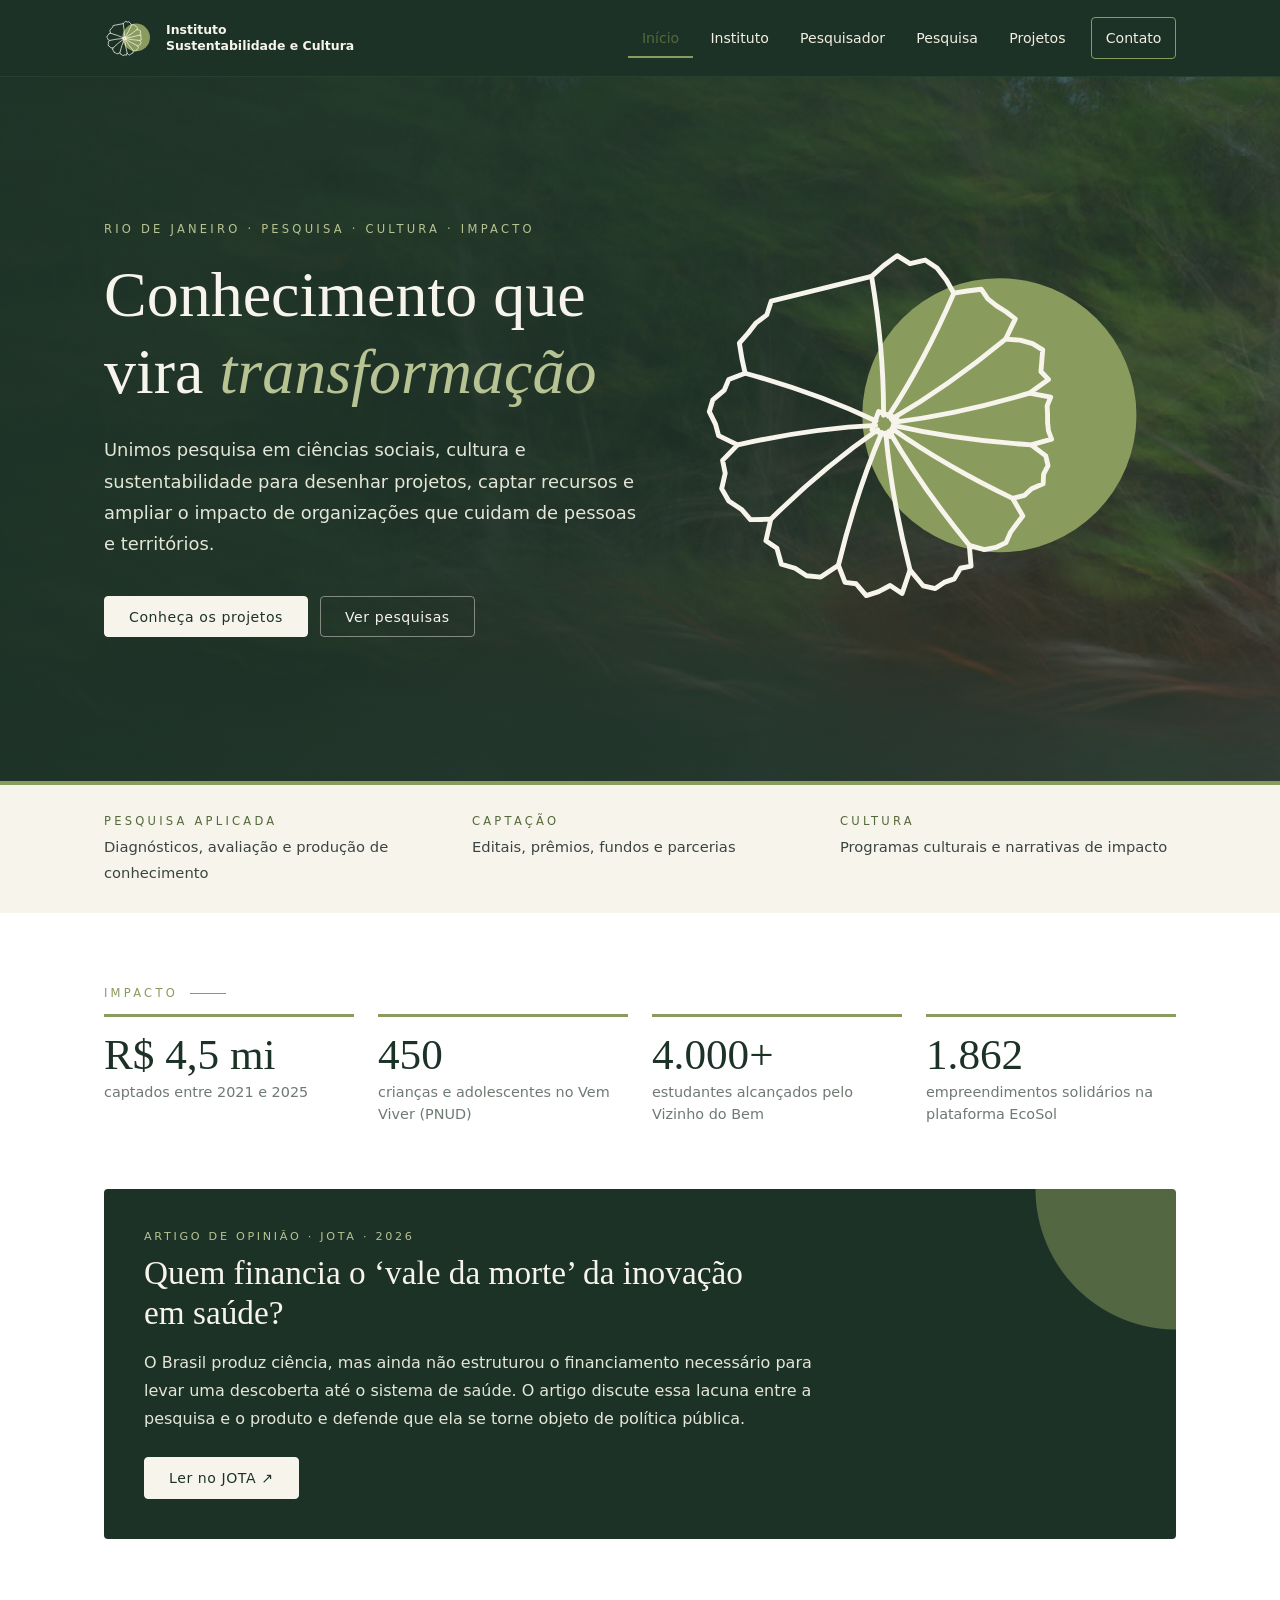
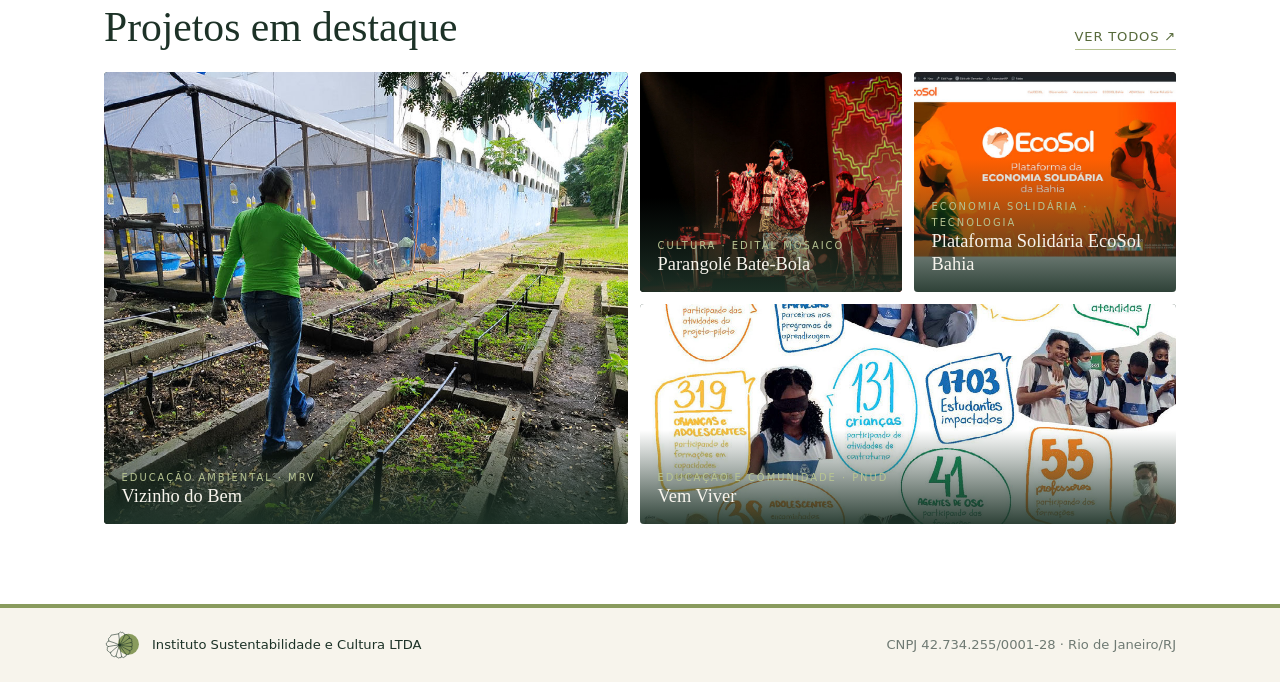
==== commit 0bb6cf15: "Reforça a segurança do site - Content-Security-Policy restringindo scripts, estilos, fontes, imagens" ====
--- a/index.html
+++ b/index.html
@@ -3,6 +3,8 @@
 <head>
   <meta charset="utf-8">
   <meta name="viewport" content="width=device-width, initial-scale=1">
+  <meta http-equiv="Content-Security-Policy" content="default-src 'self'; script-src 'self'; style-src 'self' https://fonts.googleapis.com; font-src https://fonts.gstatic.com; img-src 'self' data:; frame-src https://www.youtube-nocookie.com; connect-src 'self'; object-src 'none'; base-uri 'self'; form-action 'self'; upgrade-insecure-requests">
+  <meta name="referrer" content="strict-origin-when-cross-origin">
   <title>Instituto Sustentabilidade e Cultura</title>
   <meta name="description" content="Instituto Sustentabilidade e Cultura — pesquisa aplicada, programas culturais e captação de recursos para projetos de impacto socioambiental. Rio de Janeiro.">
   <link rel="icon" href="assets/img/favicon.svg" type="image/svg+xml">
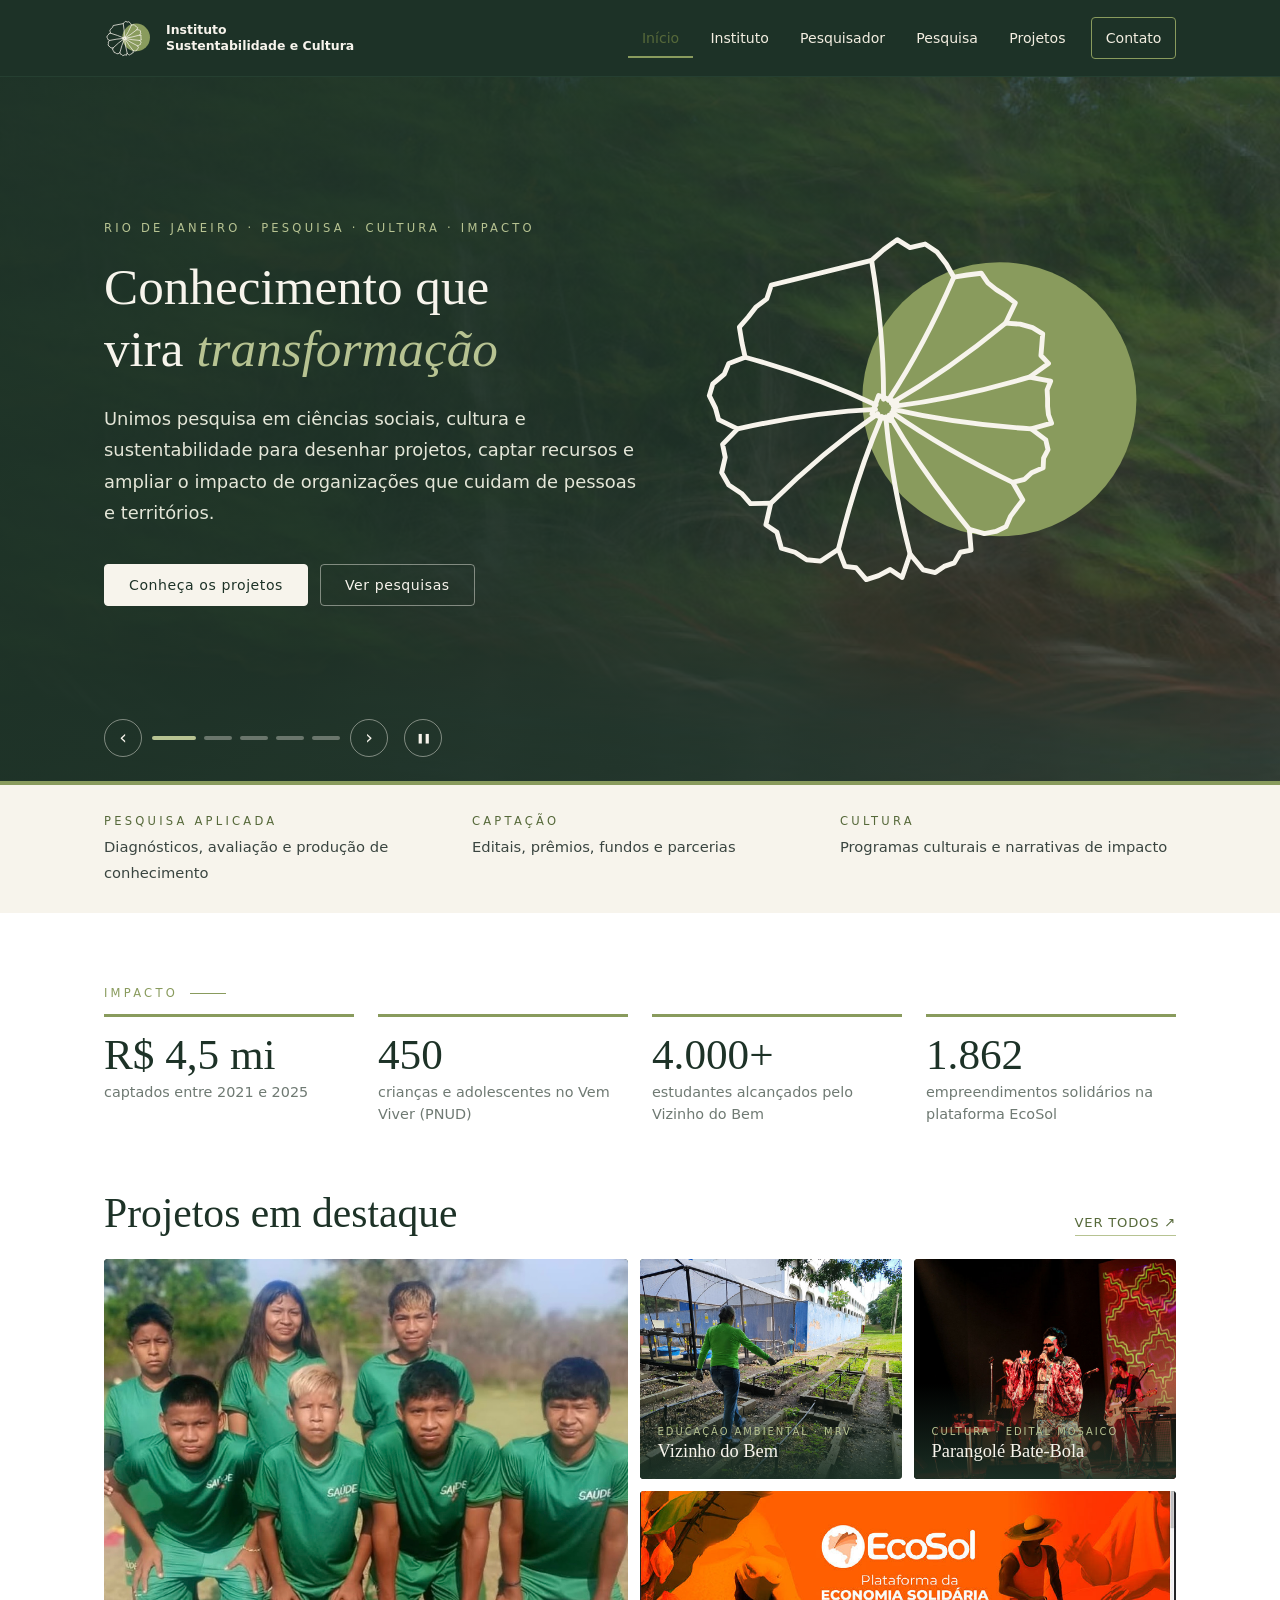
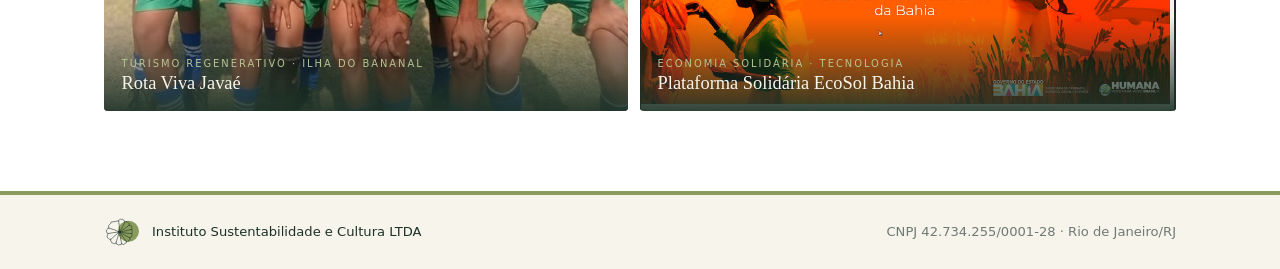
==== commit 623edf3a: "Adiciona carrossel de novidades, Rota Viva Javaé e artigo da McGill - Página inicial com carrossel: " ====
--- a/index.html
+++ b/index.html
@@ -40,17 +40,29 @@
 
     <!-- INÍCIO -->
     <section id="inicio" class="tab hero" data-tab="inicio">
-      <div class="wrap hero__grid">
-        <div class="hero__text">
-          <p class="eyebrow">Rio de Janeiro · Pesquisa · Cultura · Impacto</p>
-          <h1>Conhecimento que<br>vira <em>transformação</em></h1>
-          <p class="lead">Unimos pesquisa em ciências sociais, cultura e sustentabilidade para desenhar projetos, captar recursos e ampliar o impacto de organizações que cuidam de pessoas e territórios.</p>
-          <div class="hero__actions">
-            <a class="btn btn--light" href="#projetos" data-tab-link="projetos">Conheça os projetos</a>
-            <a class="btn btn--ghost" href="#pesquisa" data-tab-link="pesquisa">Ver pesquisas</a>
-          </div>
-        </div>
-        <div class="hero__art" aria-hidden="true" data-logo></div>
+      <div class="carousel" aria-roledescription="carrossel" aria-label="Destaques">
+        <div class="carousel__track" id="carousel-track" aria-live="off">
+          <article class="slide is-active" aria-roledescription="slide">
+            <div class="wrap hero__grid">
+              <div class="hero__text">
+                <p class="eyebrow">Rio de Janeiro · Pesquisa · Cultura · Impacto</p>
+                <h1 class="hero__title">Conhecimento que<br>vira <em>transformação</em></h1>
+                <p class="lead">Unimos pesquisa em ciências sociais, cultura e sustentabilidade para desenhar projetos, captar recursos e ampliar o impacto de organizações que cuidam de pessoas e territórios.</p>
+                <div class="hero__actions">
+                  <a class="btn btn--light" href="#projetos" data-tab-link="projetos">Conheça os projetos</a>
+                  <a class="btn btn--ghost" href="#pesquisa" data-tab-link="pesquisa">Ver pesquisas</a>
+                </div>
+              </div>
+              <div class="hero__art" aria-hidden="true" data-logo></div>
+            </div>
+          </article>
+        </div>
+        <div class="carousel__controls wrap" hidden>
+          <button type="button" class="carousel__btn" data-carousel="prev" aria-label="Destaque anterior">‹</button>
+          <div class="carousel__dots" role="group" aria-label="Escolher destaque"></div>
+          <button type="button" class="carousel__btn" data-carousel="next" aria-label="Próximo destaque">›</button>
+          <button type="button" class="carousel__btn carousel__pause" data-carousel="pause" aria-label="Pausar troca automática" aria-pressed="false">❚❚</button>
+        </div>
       </div>
       <div class="hero__strip">
         <div class="wrap strip">
@@ -63,8 +75,6 @@
         <div class="wrap">
           <p class="num">Impacto <span></span></p>
           <ul class="stats" id="stats"></ul>
-
-          <div class="feature" data-destaque></div>
 
           <div class="home-head">
             <h2>Projetos em destaque</h2>
--- a/assets/css/style.css
+++ b/assets/css/style.css
@@ -127,10 +127,63 @@
 
 /* Hero */
 .hero { background: var(--forest); color: var(--cream-2); overflow: hidden; }
-.hero__grid {
+.carousel {
+  position: relative;
   background:
     linear-gradient(90deg, rgba(29, 50, 39, .97) 0%, rgba(29, 50, 39, .88) 45%, rgba(29, 50, 39, .55) 100%),
     url("../img/projetos/mata.jpg") center / cover no-repeat;
+}
+.carousel__track { display: grid; }
+.slide { grid-area: 1 / 1; opacity: 0; visibility: hidden; transition: opacity .6s ease, visibility .6s; }
+.slide.is-active { opacity: 1; visibility: visible; }
+.hero__title { font-size: clamp(2.1rem, 4vw, 3.3rem); color: var(--cream); }
+.hero__title em { color: var(--sage); }
+.carousel__controls {
+  display: flex; align-items: center; gap: 10px;
+  position: absolute; left: 0; right: 0; bottom: 1.5rem;
+}
+.carousel__controls[hidden] { display: none; }
+.carousel__btn {
+  width: 38px; height: 38px; border-radius: 50%; cursor: pointer;
+  background: transparent; color: var(--cream); border: 1px solid rgba(247, 244, 236, .45);
+  font: 400 1.2rem/1 var(--sans); display: grid; place-items: center;
+}
+.carousel__btn:hover { background: rgba(247, 244, 236, .12); border-color: var(--cream); }
+.carousel__pause { font-size: .6rem; letter-spacing: -1px; margin-left: 6px; }
+.carousel__dots { display: flex; gap: 8px; }
+.carousel__dots button {
+  width: 28px; height: 4px; padding: 0; border: 0; border-radius: 2px; cursor: pointer;
+  background: rgba(247, 244, 236, .35);
+}
+.carousel__dots button[aria-current="true"] { background: var(--sage); width: 44px; }
+
+/* Artes dos slides */
+.art-photo { position: relative; margin: 0; width: 100%; max-width: 480px; justify-self: end; }
+.art-photo::before {
+  content: ""; position: absolute; width: 58%; aspect-ratio: 1; border-radius: 50%;
+  background: var(--olive); right: -8%; top: -10%;
+}
+.art-photo img { position: relative; border-radius: var(--radius); aspect-ratio: 5 / 4; object-fit: cover; width: 100%; box-shadow: 0 18px 40px rgba(0, 0, 0, .35); }
+.art-photo figcaption { position: relative; margin-top: .75rem; font-size: .8rem; color: var(--sage); letter-spacing: .06em; }
+.art-number {
+  justify-self: end; width: min(100%, 400px); aspect-ratio: 1; border-radius: 50%;
+  background: var(--olive); color: var(--forest);
+  display: flex; flex-direction: column; align-items: center; justify-content: center; text-align: center; padding: 2rem;
+  box-shadow: inset 0 0 0 14px rgba(29, 50, 39, .12);
+}
+.art-number strong { font: 500 clamp(3rem, 7vw, 5.5rem)/1 var(--serif); color: var(--forest); }
+.art-number span { margin-top: .75rem; font-size: .95rem; max-width: 14rem; color: var(--forest); }
+.art-cover {
+  justify-self: end; width: min(100%, 340px); aspect-ratio: 3 / 4; border-radius: var(--radius);
+  background: var(--cream); color: var(--forest); padding: 2rem;
+  display: flex; flex-direction: column; justify-content: space-between;
+  box-shadow: 18px 18px 0 var(--olive), 0 20px 40px rgba(0, 0, 0, .3);
+}
+.art-cover strong { font: 600 clamp(2.4rem, 4.5vw, 3.4rem)/1 var(--serif); }
+.art-cover span { font-size: .78rem; letter-spacing: .2em; text-transform: uppercase; color: var(--olive-dark); }
+.art-cover .brand__mark { width: 64px; color: var(--forest); }
+
+.hero__grid {
   max-width: none;
   padding-left: max(24px, calc((100vw - var(--wrap)) / 2 + 24px));
   padding-right: max(24px, calc((100vw - var(--wrap)) / 2 + 24px));
@@ -138,7 +191,7 @@
 .hero h1 { color: var(--cream); }
 .hero__grid {
   display: grid; grid-template-columns: 1.1fr 1fr; align-items: center; gap: 2rem;
-  min-height: calc(100vh - 76px - 120px); padding-top: 3rem; padding-bottom: 3rem;
+  min-height: calc(100vh - 76px - 120px); padding-top: 3rem; padding-bottom: 5rem;
 }
 .hero .lead { margin: 1.5rem 0 2.25rem; color: #e4e6d8; }
 .hero__actions { display: flex; flex-wrap: wrap; gap: 12px; }
@@ -355,6 +408,14 @@
 
   .hero__grid { grid-template-columns: 1fr; min-height: 0; }
   .hero__art { order: -1; max-width: 260px; justify-self: start; }
+  .art-photo, .art-number, .art-cover { order: -1; justify-self: start; }
+  .art-photo { max-width: 240px; }
+  .art-photo figcaption { display: none; }
+  .art-number { width: 200px; padding: 1rem; }
+  .art-number strong { font-size: 2.6rem; }
+  .art-number span { font-size: .8rem; }
+  .art-cover { width: 200px; padding: 1.25rem; box-shadow: 10px 10px 0 var(--olive); }
+  .art-cover strong { font-size: 2rem; }
   .strip, .cards--3, .cards--2, .cols, .contact { grid-template-columns: 1fr; }
   .stats { grid-template-columns: 1fr 1fr; }
   .mosaic { grid-template-columns: 1fr 1fr; grid-template-rows: none; grid-auto-rows: 170px; }
@@ -377,6 +438,6 @@
   .gallery { grid-template-columns: 1fr 1fr; }
   .mosaic__cap { font-size: 1rem; padding: 2rem .8rem .75rem; }
   .mosaic__cap small { font-size: .55rem; letter-spacing: .14em; }
-  .hero__grid { padding-bottom: 3.5rem; }
+  .hero__grid { padding-bottom: 5.5rem; }
   .stats { gap: 1rem; }
 }
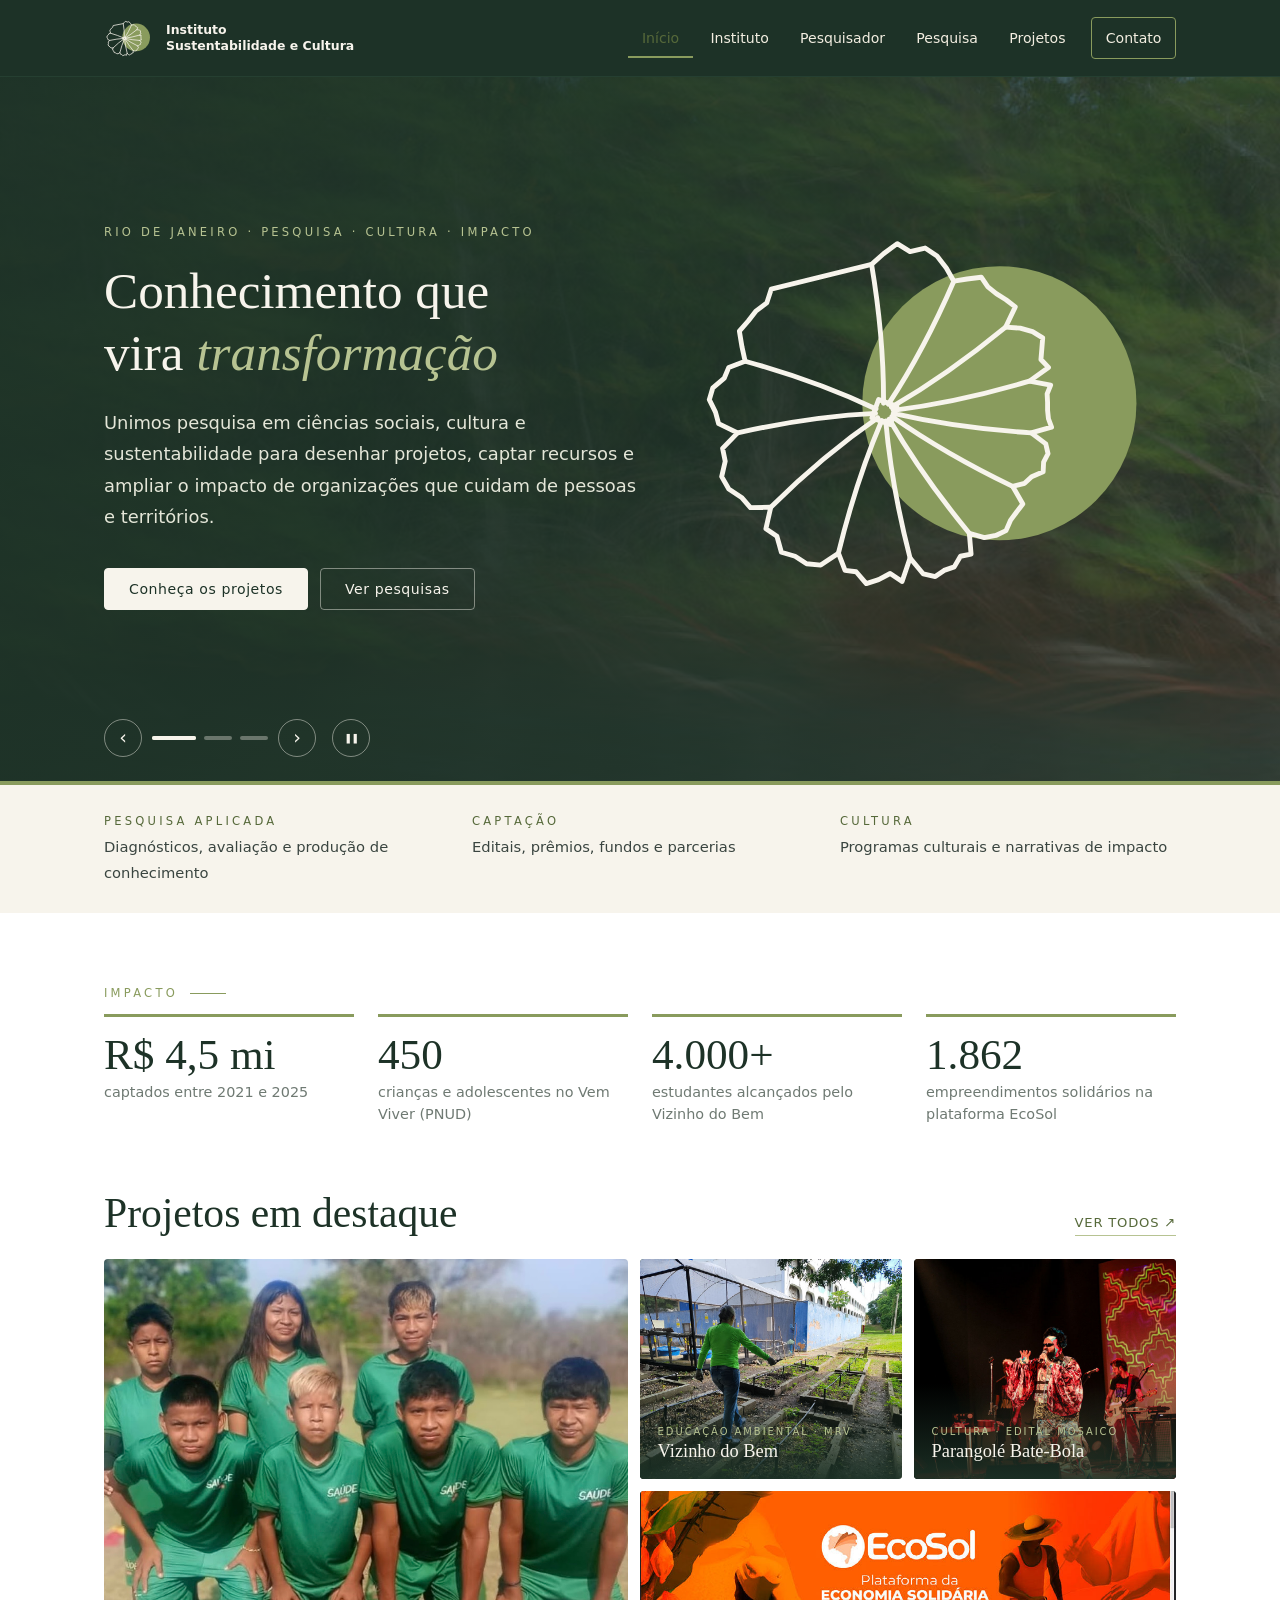
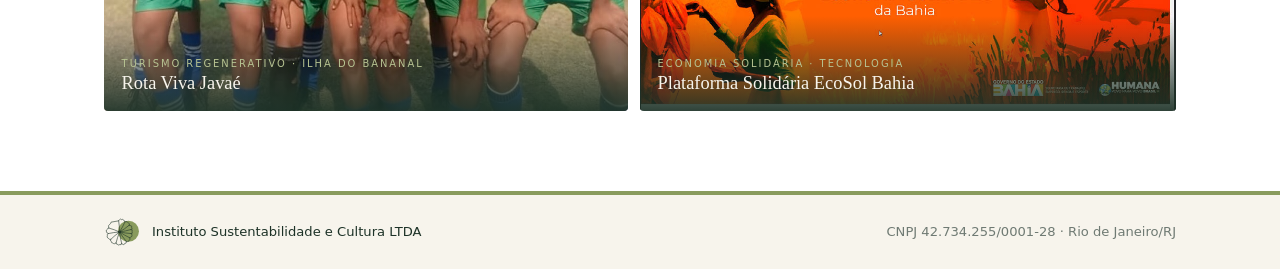
==== commit cdf6d3e4: "Complementa Pesquisador, Pesquisa e Projetos com dados do Lattes - Pesquisa: 2 artigos de 2020, 3 ca" ====
--- a/index.html
+++ b/index.html
@@ -139,7 +139,7 @@
           </div>
           <div class="profile__bio">
             <p>Sociólogo e diretor de projetos, com atuação em governança urbana, justiça ambiental e políticas públicas na América Latina. É doutor em Sociologia pela <strong>London School of Economics and Political Science (LSE)</strong>, onde foi orientado por Juan Pablo Pardo-Guerra, com coorientação de Mike Savage e Paul Gilroy.</p>
-            <p>Foi pesquisador de pós-doutorado no <strong>Centro de Estudos Sociais (CES) da Universidade de Coimbra</strong>, com pesquisas sobre governança participativa, economia solidária, sustentabilidade urbana e as políticas da desigualdade no Brasil e em Portugal.</p>
+            <p>Foi pesquisador de pós-doutorado na <strong>UFRJ</strong> (2016–2017) e no <strong>Centro de Estudos Sociais (CES) da Universidade de Coimbra</strong> (2017–2022), com bolsa do Conselho Europeu de Investigação (ERC), no projeto POLITICS, sobre a política do antirracismo na Europa e na América Latina. Atuou como docente convidado no Programa de Pós-Graduação em Antropologia Social (PPGAS) e na Escola de Belas Artes (EBA) da UFRJ.</p>
             <p>Na Humana Povo para Povo Brasil, onde atua desde 2016 e é Diretor Estatutário de Projetos, captou quase <strong>R$ 4,5 milhões</strong> e coordenou projetos estratégicos em educação, economia solidária, sustentabilidade e inovação social, com parceiros como PNUD, MRV Engenharia e governo da Bahia. Tem experiência em gestão orçamentária, indicadores de impacto e articulação de parcerias com órgãos públicos e empresas privadas.</p>
             <p>Desde 2026 coordena a captação internacional de recursos da Fiotec, fundação de apoio à Fiocruz, e dirige o Instituto Sustentabilidade e Cultura.</p>
             <div class="profile__actions">
@@ -155,17 +155,19 @@
           <li><span class="timeline__when">2026 —</span><div><strong>Fiotec / Fiocruz</strong><p>Coordenação de Captação de Recursos, Área Internacional: fundações, agências multilaterais, bancos de desenvolvimento e agendas de saúde e clima.</p></div></li>
           <li><span class="timeline__when">2021 —</span><div><strong>Humana Povo para Povo Brasil</strong><p>Diretor Estatutário de Projetos: direção de programas em educação, economia solidária, sustentabilidade e inovação social.</p></div></li>
           <li><span class="timeline__when">2016–2021</span><div><strong>Humana Povo para Povo Brasil</strong><p>Coordenador de Projetos: captação de quase R$ 4,5 milhões (editais, Lei de Incentivo à Cultura, CNPq, ESG corporativo).</p></div></li>
-          <li><span class="timeline__when">2017–2022</span><div><strong>Universidade de Coimbra (CES)</strong><p>Pós-doutorado sobre racismo institucional em comunidades do Rio de Janeiro e do Peru.</p></div></li>
-          <li><span class="timeline__when">2011–2016</span><div><strong>PhD em Sociologia — LSE</strong><p>Tese sobre o movimento “Funk é Cultura” e as práticas culturais do funk no Rio de Janeiro.</p></div></li>
+          <li><span class="timeline__when">2017–2022</span><div><strong>Universidade de Coimbra (CES)</strong><p>Pós-doutorado com bolsa ERC no projeto POLITICS, coordenado por Silvia Rodríguez Maeso: racismo institucional, sistema de justiça e policiamento no Rio de Janeiro e no Peru.</p></div></li>
+          <li><span class="timeline__when">2016–2017</span><div><strong>UFRJ</strong><p>Pós-doutorado.</p></div></li>
+          <li><span class="timeline__when">2011–2016</span><div><strong>PhD em Sociologia — LSE</strong><p>Tese sobre o movimento “Funk é Cultura” e as práticas culturais do funk no Rio de Janeiro, com bolsa CAPES.</p></div></li>
           <li><span class="timeline__when">2010–2011</span><div><strong>SEPLAG — Governo do Estado do Rio de Janeiro</strong><p>Especialista em Políticas Públicas e Gestão Governamental.</p></div></li>
         </ol>
 
         <h3>Formação</h3>
         <ul class="edu">
-          <li><strong>PhD em Sociologia</strong><span>London School of Economics and Political Science</span></li>
-          <li><strong>Mestrado em Sociologia e Antropologia</strong><span>UFRJ</span></li>
-          <li><strong>Pós-graduação em ESG e Sustentabilidade Corporativa</strong><span>FGV</span></li>
-          <li><strong>Graduação em Economia</strong><span>UERJ</span></li>
+          <li><strong>PhD em Sociologia</strong><span>London School of Economics and Political Science · 2016 · bolsa CAPES</span><em>Orientação: Juan Pablo Pardo-Guerra; coorientação: Mike Savage</em></li>
+          <li><strong>Mestrado em Sociologia e Antropologia</strong><span>PPGSA/UFRJ · 2010 · bolsa CAPES</span><em>“Dub: um estilo? Um gênero? Um vírus?” Orientação: Marco Antonio Gonçalves</em></li>
+          <li><strong>Pós-graduação em ESG e Sustentabilidade Corporativa</strong><span>FGV · 2023–2024 · 432 h</span></li>
+          <li><strong>Graduação em Ciências Econômicas</strong><span>UERJ · 2007</span><em>“Direitos autorais: libertários, conservadores e reformistas”</em></li>
+          <li><strong>Formação para Especialista em Políticas Públicas e Gestão Governamental</strong><span>UFRJ · 2009–2010 · 600 h</span></li>
         </ul>
         <p class="langs">Inglês e espanhol fluentes · alemão avançado · francês intermediário</p>
       </div>
@@ -176,7 +178,7 @@
       <div class="wrap">
         <p class="num">03 <span></span></p>
         <h2>Pesquisa</h2>
-        <p class="intro">Produção acadêmica e de opinião sobre cultura, raça, cidade, inovação e políticas públicas: artigos, tese, comunicações e audiovisual.</p>
+        <p class="intro">Produção acadêmica e de opinião sobre cultura, raça, cidade, inovação e políticas públicas: artigos, capítulos de livro, trabalhos em congressos, tese, audiovisual e música.</p>
 
         <div class="feature feature--light" data-destaque></div>
 
@@ -184,12 +186,20 @@
           <button class="chip is-active" data-filter="todos">Todos</button>
           <button class="chip" data-filter="opiniao">Opinião</button>
           <button class="chip" data-filter="artigo">Artigos</button>
+          <button class="chip" data-filter="capitulo">Capítulos</button>
+          <button class="chip" data-filter="anais">Anais</button>
           <button class="chip" data-filter="tese">Tese</button>
-          <button class="chip" data-filter="comunicacao">Comunicações</button>
-          <button class="chip" data-filter="audiovisual">Audiovisual</button>
+          <button class="chip" data-filter="audiovisual">Audiovisual e música</button>
         </div>
 
         <ul class="pubs" id="pubs"></ul>
+
+        <h3>Apresentações em congressos e palestras</h3>
+        <p class="intro intro--small">Participações no Brasil, no Reino Unido, em Portugal, no Peru e na Argentina sobre raça, cidade, música e políticas públicas.</p>
+        <ol class="events" id="eventos"></ol>
+
+        <h3>Organização de eventos</h3>
+        <ol class="events events--compact" id="organizacao"></ol>
 
         <h3>Perfis</h3>
         <ul class="links" id="perfis"></ul>
--- a/assets/css/style.css
+++ b/assets/css/style.css
@@ -158,30 +158,49 @@
 .carousel__dots button[aria-current="true"] { background: var(--sage); width: 44px; }
 
 /* Artes dos slides */
-.art-photo { position: relative; margin: 0; width: 100%; max-width: 480px; justify-self: end; }
+.art-photo { position: relative; margin: 0; width: 100%; max-width: 470px; justify-self: end; }
 .art-photo::before {
-  content: ""; position: absolute; width: 58%; aspect-ratio: 1; border-radius: 50%;
-  background: var(--olive); right: -8%; top: -10%;
-}
-.art-photo img { position: relative; border-radius: var(--radius); aspect-ratio: 5 / 4; object-fit: cover; width: 100%; box-shadow: 0 18px 40px rgba(0, 0, 0, .35); }
-.art-photo figcaption { position: relative; margin-top: .75rem; font-size: .8rem; color: var(--sage); letter-spacing: .06em; }
-.art-number {
-  justify-self: end; width: min(100%, 400px); aspect-ratio: 1; border-radius: 50%;
-  background: var(--olive); color: var(--forest);
-  display: flex; flex-direction: column; align-items: center; justify-content: center; text-align: center; padding: 2rem;
-  box-shadow: inset 0 0 0 14px rgba(29, 50, 39, .12);
-}
-.art-number strong { font: 500 clamp(3rem, 7vw, 5.5rem)/1 var(--serif); color: var(--forest); }
-.art-number span { margin-top: .75rem; font-size: .95rem; max-width: 14rem; color: var(--forest); }
-.art-cover {
-  justify-self: end; width: min(100%, 340px); aspect-ratio: 3 / 4; border-radius: var(--radius);
-  background: var(--cream); color: var(--forest); padding: 2rem;
-  display: flex; flex-direction: column; justify-content: space-between;
-  box-shadow: 18px 18px 0 var(--olive), 0 20px 40px rgba(0, 0, 0, .3);
-}
-.art-cover strong { font: 600 clamp(2.4rem, 4.5vw, 3.4rem)/1 var(--serif); }
-.art-cover span { font-size: .78rem; letter-spacing: .2em; text-transform: uppercase; color: var(--olive-dark); }
-.art-cover .brand__mark { width: 64px; color: var(--forest); }
+  content: ""; position: absolute; width: 62%; aspect-ratio: 1; border-radius: 50%;
+  background: var(--olive); right: -10%; top: -12%;
+}
+.art-photo__frame { position: relative; }
+.art-photo img {
+  border-radius: 6px; aspect-ratio: 5 / 4; object-fit: cover; width: 100%;
+  box-shadow: 0 24px 48px rgba(0, 0, 0, .35);
+}
+.art-photo__badge {
+  position: absolute; left: -28px; bottom: 28px; margin: 0;
+  background: var(--cream); color: var(--olive-dark); border-radius: 6px;
+  padding: .85rem 1.2rem; box-shadow: 0 12px 28px rgba(0, 0, 0, .3);
+  font: 500 .68rem/1.2 var(--sans); letter-spacing: .2em; text-transform: uppercase;
+}
+.art-photo__badge strong { display: block; font: 500 2rem/1.05 var(--serif); letter-spacing: 0; text-transform: none; color: var(--forest); }
+.art-photo figcaption { position: relative; margin-top: .85rem; font-size: .8rem; color: var(--sage); letter-spacing: .06em; }
+
+.hero__art--vale { max-width: 500px; }
+.art-vale { width: 100%; height: auto; overflow: visible; }
+.vale__sun { fill: var(--olive); opacity: .9; }
+.vale__base { stroke: rgba(247, 244, 236, .3); stroke-width: 1.5; stroke-dasharray: 4 7; }
+.vale__line { fill: none; stroke: var(--cream); stroke-width: 4; stroke-linecap: round; stroke-linejoin: round; }
+.vale__dot { fill: var(--cream); }
+.vale__dot--low { fill: var(--sage); stroke: var(--forest); stroke-width: 3; }
+.vale__label { fill: var(--cream-2); font: 500 15px var(--sans); letter-spacing: .12em; text-transform: uppercase; }
+.vale__label--em { fill: var(--sage); font: italic 400 26px var(--serif); letter-spacing: 0; text-transform: none; }
+.slide.is-active .vale__line { stroke-dasharray: 900; stroke-dashoffset: 900; animation: draw 1.6s .2s ease forwards; }
+@keyframes draw { to { stroke-dashoffset: 0; } }
+
+/* Barra de progresso nos indicadores */
+.carousel__dots button { position: relative; overflow: hidden; }
+.carousel__dots button::after {
+  content: ""; position: absolute; inset: 0; transform: scaleX(0); transform-origin: left;
+  background: var(--cream);
+}
+.carousel__dots button.is-filling::after { animation: fill var(--carousel-delay, 7s) linear forwards; }
+.carousel:not(.is-running) .carousel__dots button::after { animation-play-state: paused; }
+@keyframes fill { to { transform: scaleX(1); } }
+@media (prefers-reduced-motion: reduce) {
+  .slide.is-active .vale__line { animation: none; stroke-dashoffset: 0; }
+}
 
 .hero__grid {
   max-width: none;
@@ -191,7 +210,7 @@
 .hero h1 { color: var(--cream); }
 .hero__grid {
   display: grid; grid-template-columns: 1.1fr 1fr; align-items: center; gap: 2rem;
-  min-height: calc(100vh - 76px - 120px); padding-top: 3rem; padding-bottom: 5rem;
+  min-height: calc(100vh - 76px - 120px); padding-top: 4rem; padding-bottom: 5.5rem;
 }
 .hero .lead { margin: 1.5rem 0 2.25rem; color: #e4e6d8; }
 .hero__actions { display: flex; flex-wrap: wrap; gap: 12px; }
@@ -291,6 +310,16 @@
 .edu { list-style: none; margin: 0; padding: 0; display: grid; grid-template-columns: repeat(2, 1fr); gap: 1rem 2rem; }
 .edu li { display: flex; flex-direction: column; border-left: 3px solid var(--olive); padding-left: 1rem; }
 .edu span { font-size: .9rem; color: var(--muted); }
+.edu em { font-size: .85rem; color: var(--muted); font-style: italic; }
+.intro--small { font-size: .95rem; margin-bottom: 1.25rem; }
+.events { list-style: none; margin: 0; padding: 0; border-top: 1px solid var(--cream-2); }
+.events li { display: grid; grid-template-columns: 90px 1fr; gap: 1.25rem; padding: 1rem 0; border-bottom: 1px solid var(--cream-2); }
+.events__year { font: 500 1.15rem/1.4 var(--serif); color: var(--olive); }
+.events__title { display: block; color: var(--forest); font-weight: 400; }
+.events__where { display: block; font-size: .88rem; color: var(--muted); }
+.events a { color: inherit; text-decoration-color: var(--sage); }
+.events--compact li { padding: .75rem 0; }
+@media (max-width: 560px) { .events li { grid-template-columns: 1fr; gap: .15rem; } }
 .langs { margin: 1.5rem 0 0; font-size: .92rem; color: var(--muted); }
 @media (max-width: 560px) { .edu { grid-template-columns: 1fr; } }
 
@@ -408,14 +437,11 @@
 
   .hero__grid { grid-template-columns: 1fr; min-height: 0; }
   .hero__art { order: -1; max-width: 260px; justify-self: start; }
-  .art-photo, .art-number, .art-cover { order: -1; justify-self: start; }
-  .art-photo { max-width: 240px; }
+  .art-photo { order: -1; justify-self: start; max-width: 260px; margin-left: 20px; }
   .art-photo figcaption { display: none; }
-  .art-number { width: 200px; padding: 1rem; }
-  .art-number strong { font-size: 2.6rem; }
-  .art-number span { font-size: .8rem; }
-  .art-cover { width: 200px; padding: 1.25rem; box-shadow: 10px 10px 0 var(--olive); }
-  .art-cover strong { font-size: 2rem; }
+  .art-photo__badge { left: -20px; bottom: 14px; padding: .55rem .8rem; }
+  .art-photo__badge strong { font-size: 1.35rem; }
+  .hero__art--vale { max-width: 280px; }
   .strip, .cards--3, .cards--2, .cols, .contact { grid-template-columns: 1fr; }
   .stats { grid-template-columns: 1fr 1fr; }
   .mosaic { grid-template-columns: 1fr 1fr; grid-template-rows: none; grid-auto-rows: 170px; }
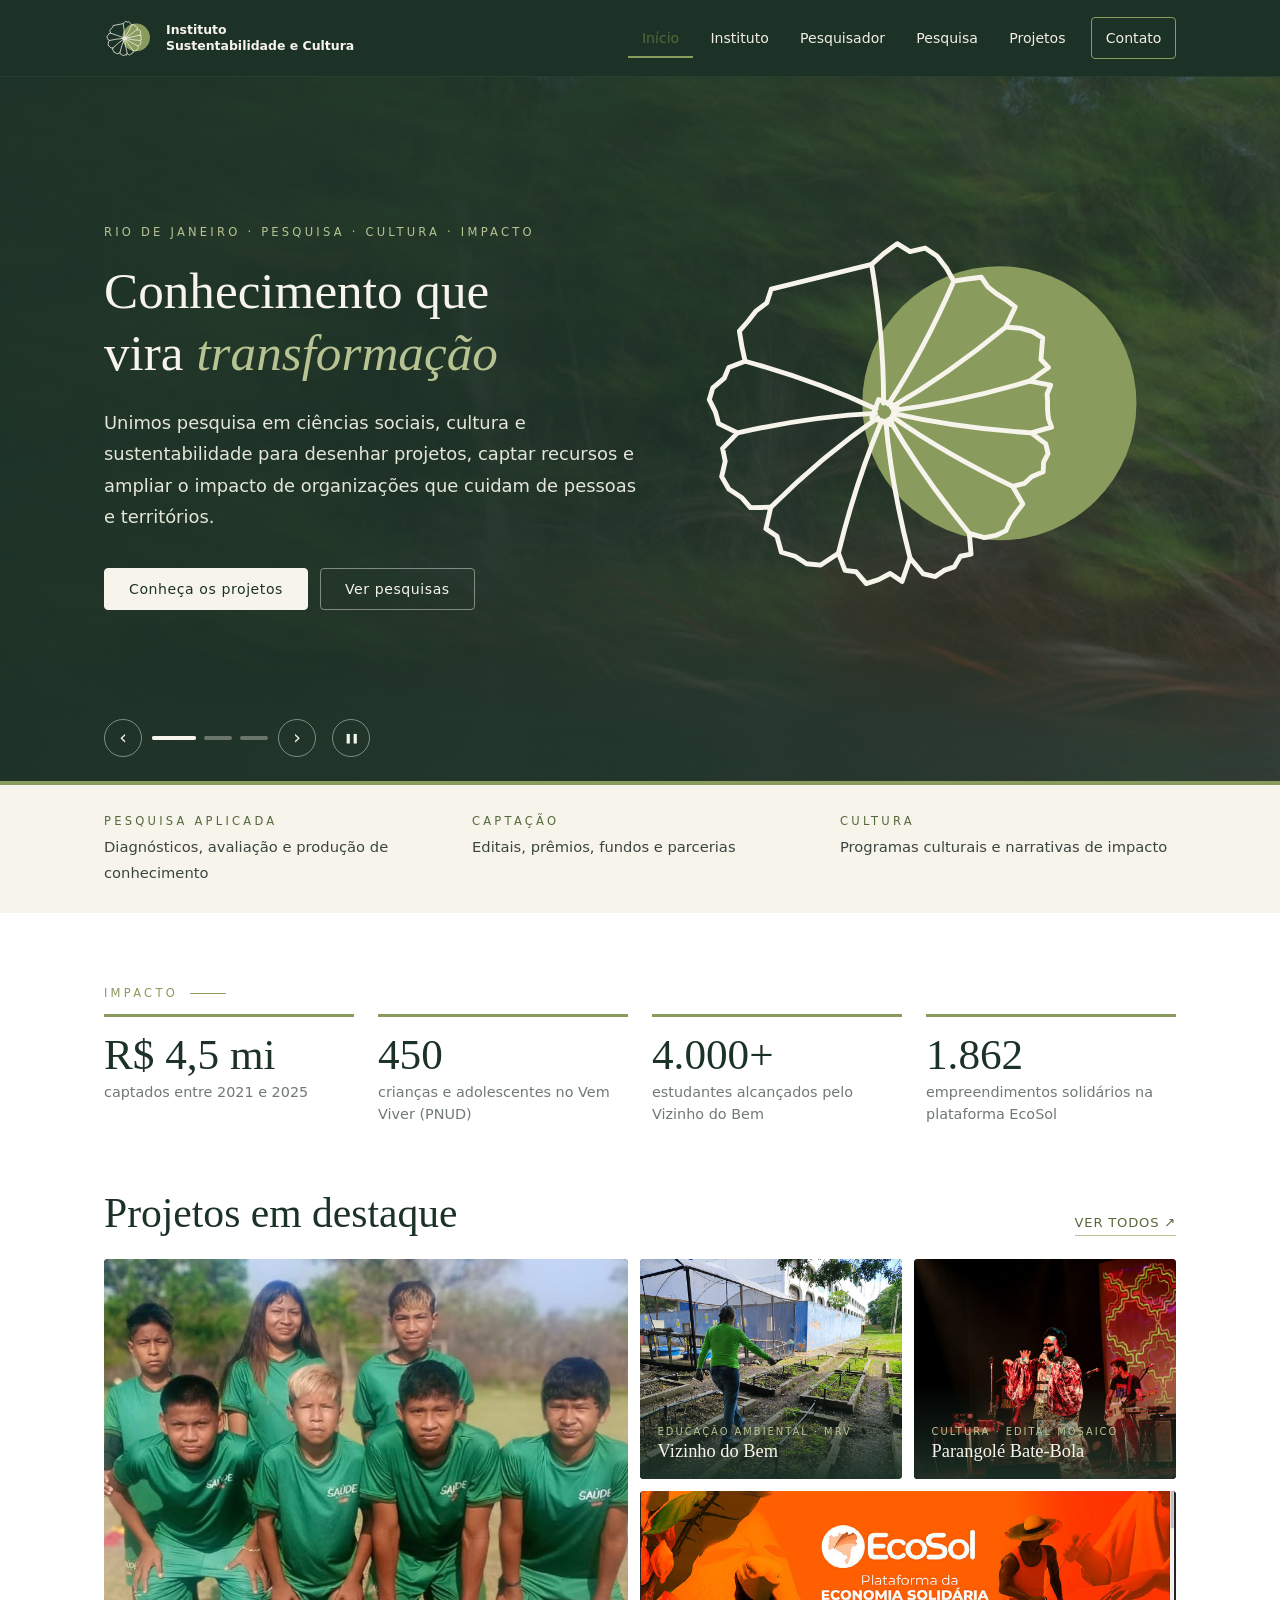
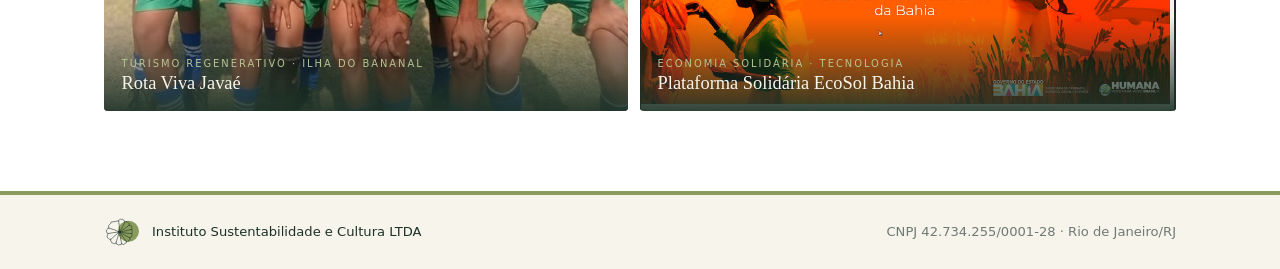
==== commit 1694bde0: "Inclui Paul Gilroy na coorientação do doutorado Co-Authored-By: Claude Opus 5.5 <noreply@anthropic.c" ====
--- a/index.html
+++ b/index.html
@@ -163,7 +163,7 @@
 
         <h3>Formação</h3>
         <ul class="edu">
-          <li><strong>PhD em Sociologia</strong><span>London School of Economics and Political Science · 2016 · bolsa CAPES</span><em>Orientação: Juan Pablo Pardo-Guerra; coorientação: Mike Savage</em></li>
+          <li><strong>PhD em Sociologia</strong><span>London School of Economics and Political Science · 2016 · bolsa CAPES</span><em>Orientação: Juan Pablo Pardo-Guerra; coorientação: Mike Savage e Paul Gilroy</em></li>
           <li><strong>Mestrado em Sociologia e Antropologia</strong><span>PPGSA/UFRJ · 2010 · bolsa CAPES</span><em>“Dub: um estilo? Um gênero? Um vírus?” Orientação: Marco Antonio Gonçalves</em></li>
           <li><strong>Pós-graduação em ESG e Sustentabilidade Corporativa</strong><span>FGV · 2023–2024 · 432 h</span></li>
           <li><strong>Graduação em Ciências Econômicas</strong><span>UERJ · 2007</span><em>“Direitos autorais: libertários, conservadores e reformistas”</em></li>
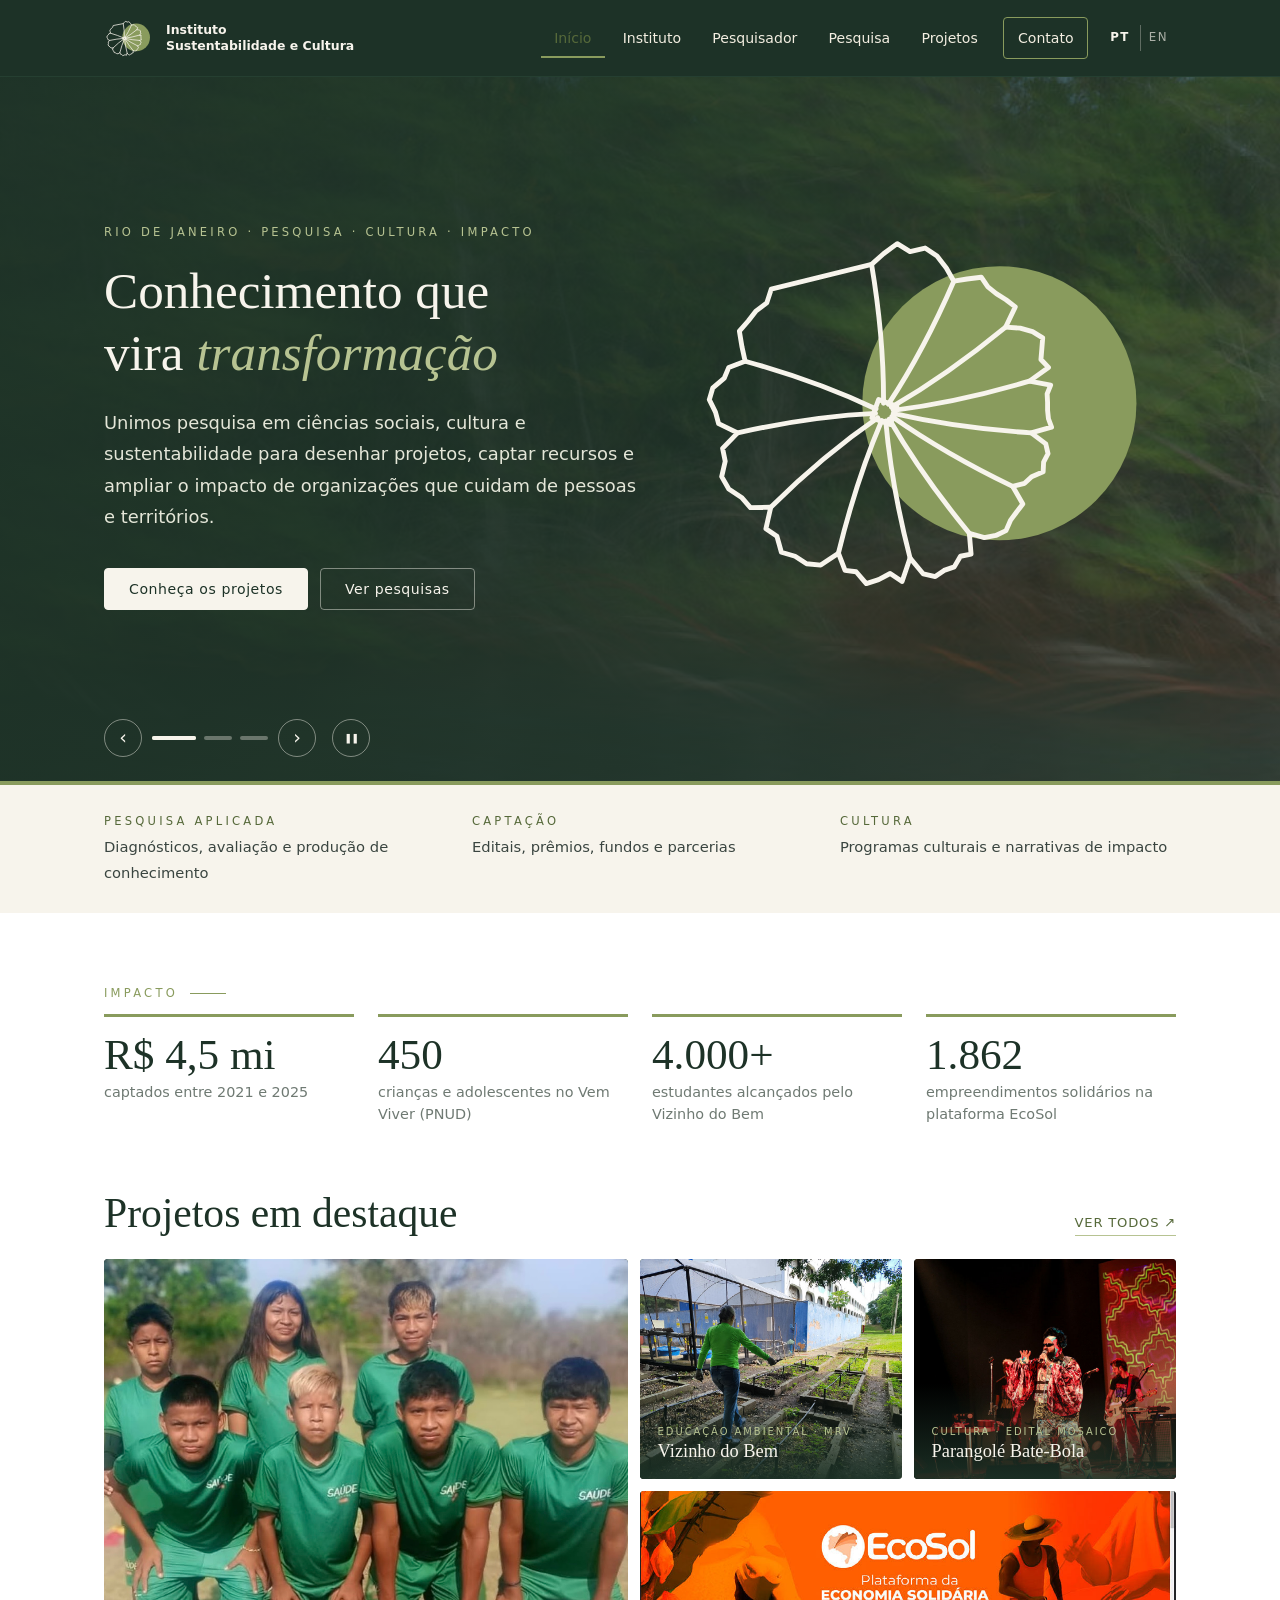
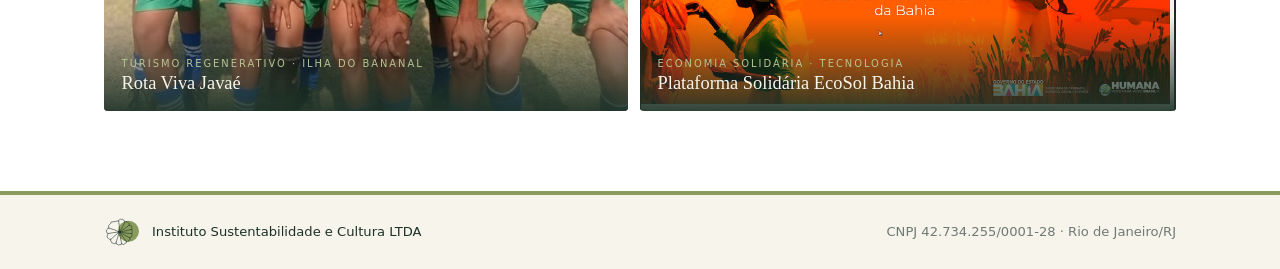
==== commit a05d0b48: "Adiciona versão em inglês do site com seletor de idioma - Página em inglês em /en/, com todo o conte" ====
--- a/index.html
+++ b/index.html
@@ -7,6 +7,9 @@
   <meta name="referrer" content="strict-origin-when-cross-origin">
   <title>Instituto Sustentabilidade e Cultura</title>
   <meta name="description" content="Instituto Sustentabilidade e Cultura — pesquisa aplicada, programas culturais e captação de recursos para projetos de impacto socioambiental. Rio de Janeiro.">
+  <link rel="alternate" hreflang="pt-BR" href="https://sustentabilidadecultura.com.br/">
+  <link rel="alternate" hreflang="en" href="https://sustentabilidadecultura.com.br/en/">
+  <link rel="alternate" hreflang="x-default" href="https://sustentabilidadecultura.com.br/">
   <link rel="icon" href="assets/img/favicon.svg" type="image/svg+xml">
   <link rel="preconnect" href="https://fonts.googleapis.com">
   <link rel="preconnect" href="https://fonts.gstatic.com" crossorigin>
@@ -22,6 +25,10 @@
         <span class="brand__mark" data-logo></span>
         <span class="brand__name">Instituto<br>Sustentabilidade e Cultura</span>
       </a>
+      <div class="lang-switch" role="group" aria-label="Idioma">
+        <span class="lang-switch__item is-current" aria-current="true">PT</span>
+        <a class="lang-switch__item" href="en/" data-lang-link="en/" hreflang="en" lang="en" title="English version">EN</a>
+      </div>
       <button class="menu-btn" aria-expanded="false" aria-controls="nav" aria-label="Abrir menu">
         <span></span><span></span><span></span>
       </button>
--- a/assets/css/style.css
+++ b/assets/css/style.css
@@ -96,7 +96,7 @@
 .brand__mark svg { width: 100%; height: auto; }
 .brand__name { font: 600 .78rem/1.25 var(--sans); }
 
-.nav { display: flex; align-items: center; gap: 4px; }
+.nav { display: flex; align-items: center; gap: 4px; order: 2; margin-left: auto; }
 .nav a {
   padding: .5rem .85rem;
   font-size: .88rem; font-weight: 400;
@@ -110,7 +110,16 @@
 .nav .nav__cta { border: 1px solid var(--olive); margin-left: 8px; }
 .nav .nav__cta[aria-current="page"] { background: var(--olive); color: var(--white); box-shadow: none; border-radius: var(--radius); }
 
-.menu-btn { display: none; background: none; border: 0; padding: 10px; cursor: pointer; }
+.lang-switch { display: flex; align-items: center; gap: 2px; margin-left: 14px; order: 3; font: 500 .74rem/1 var(--sans); letter-spacing: .12em; }
+.lang-switch__item { padding: .45rem .5rem; border-radius: var(--radius); color: var(--muted); text-decoration: none; }
+.lang-switch__item + .lang-switch__item { border-left: 1px solid var(--sand); border-radius: 0; }
+a.lang-switch__item:hover { color: var(--olive-dark); }
+.lang-switch__item.is-current { color: var(--forest); font-weight: 600; }
+.on-hero .lang-switch__item { color: rgba(247, 244, 236, .65); }
+.on-hero .lang-switch__item.is-current { color: var(--cream); }
+.on-hero a.lang-switch__item:hover { color: var(--sage); }
+.on-hero .lang-switch__item + .lang-switch__item { border-color: rgba(247, 244, 236, .3); }
+.menu-btn { order: 4; display: none; background: none; border: 0; padding: 10px; cursor: pointer; }
 .menu-btn span { display: block; width: 24px; height: 2px; margin: 5px 0; background: currentColor; color: var(--forest); }
 .on-hero .menu-btn span { color: var(--cream); }
 
@@ -424,6 +433,7 @@
 /* Responsivo */
 @media (max-width: 900px) {
   .menu-btn { display: block; }
+  .lang-switch { margin-left: auto; margin-right: 4px; }
   .nav {
     display: none; position: absolute; top: 76px; left: 0; right: 0;
     flex-direction: column; align-items: stretch; gap: 0;
